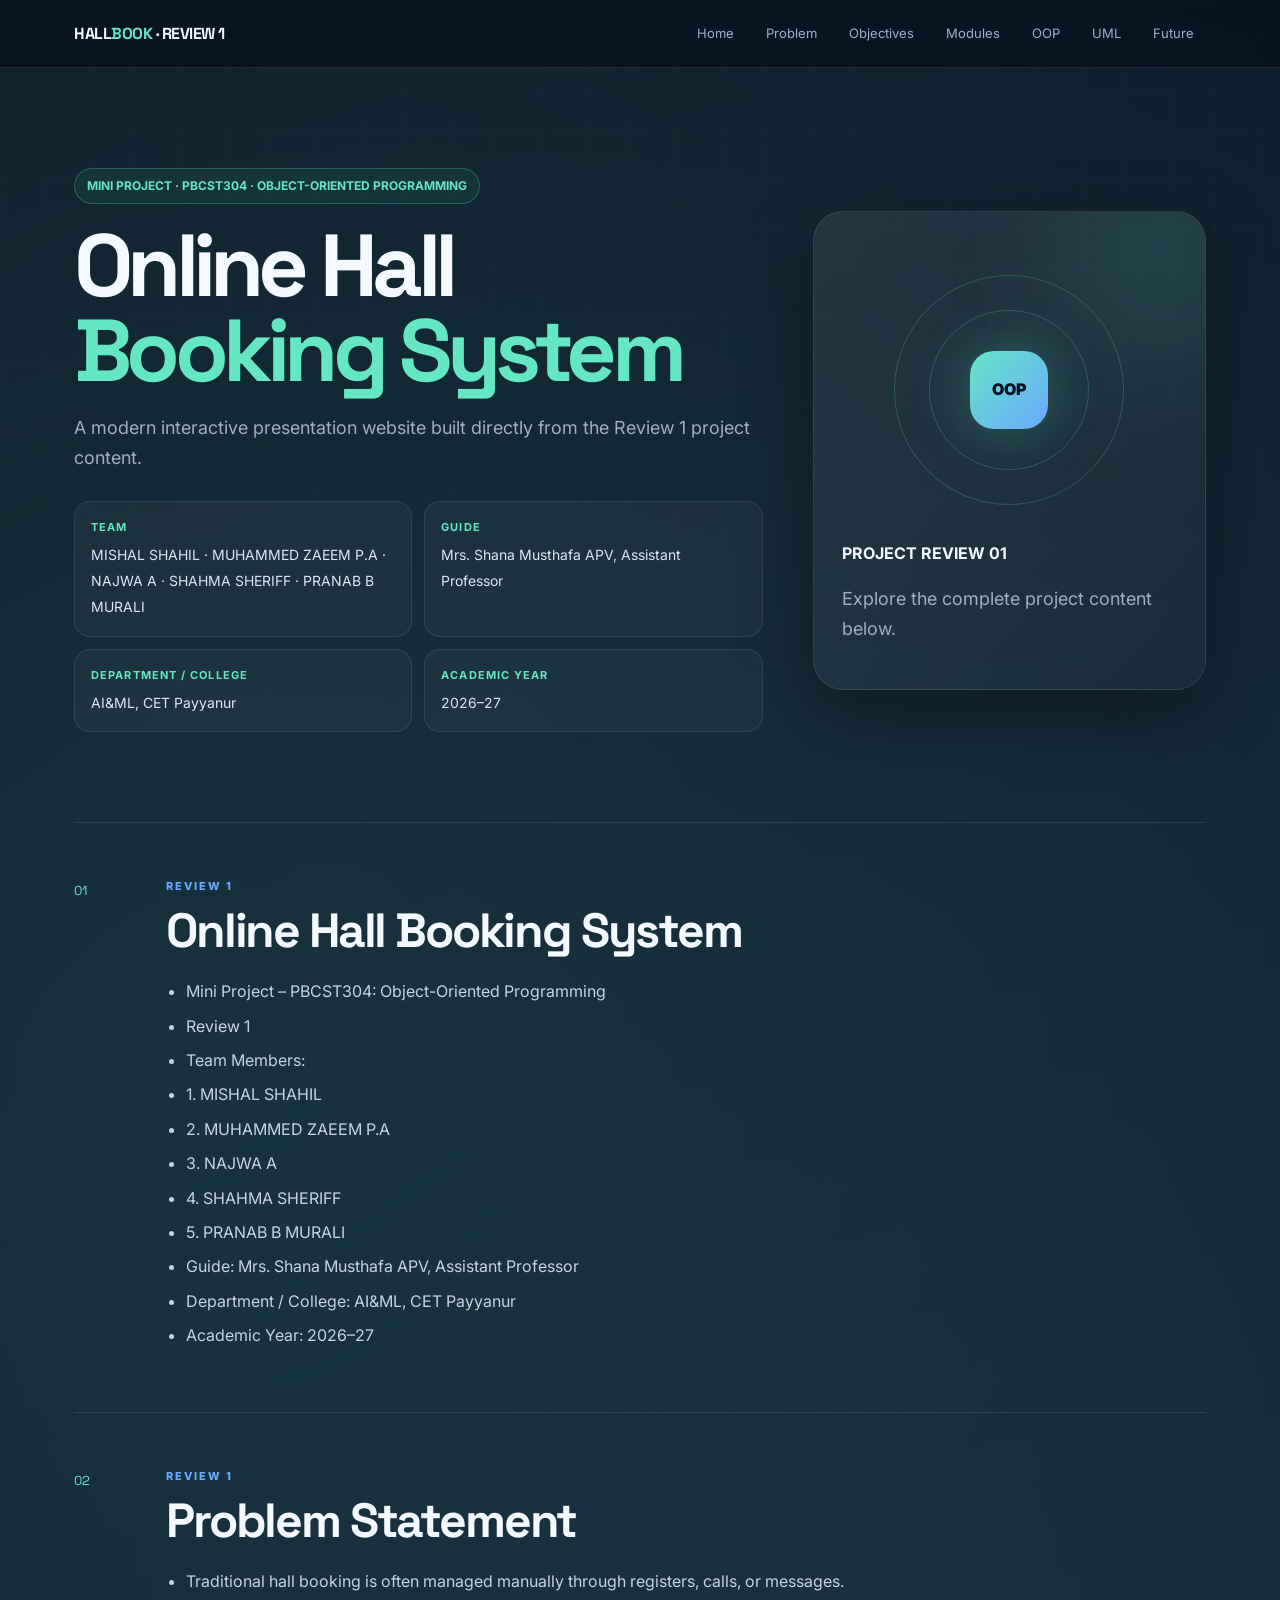
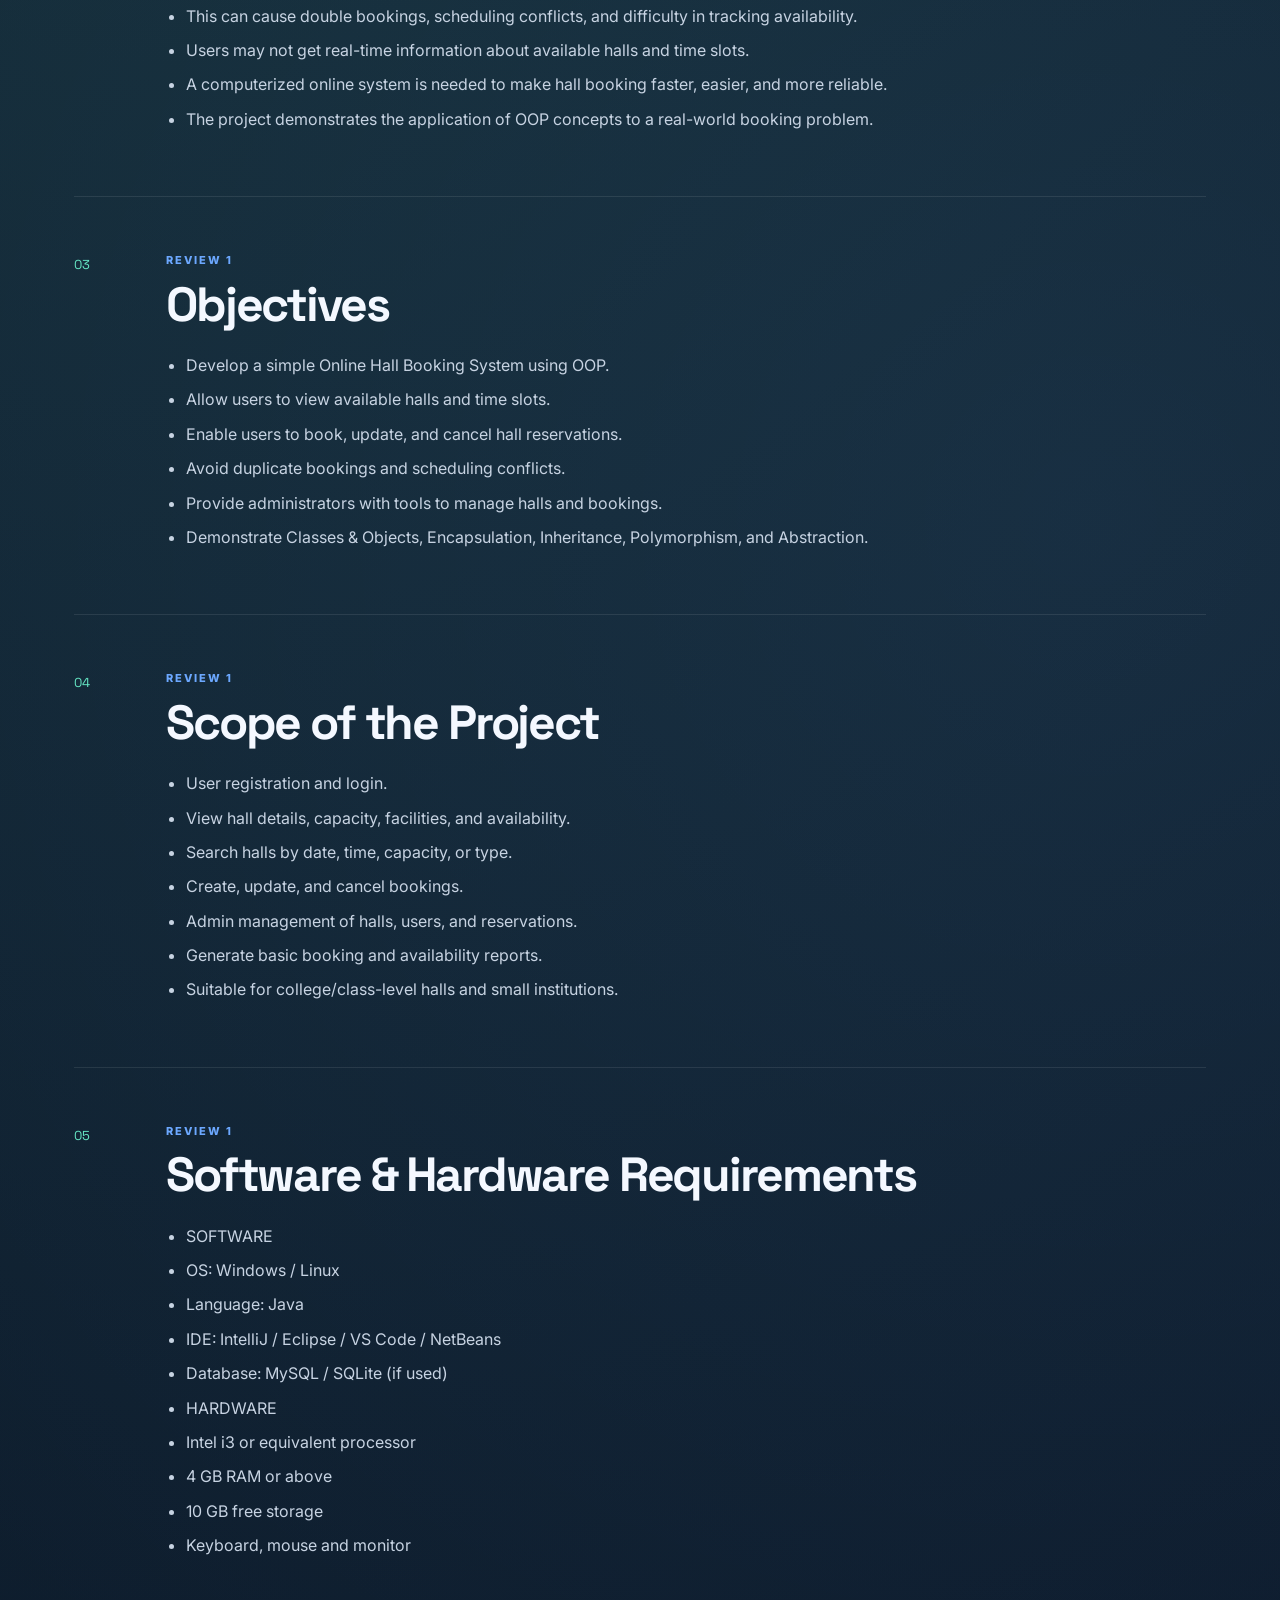
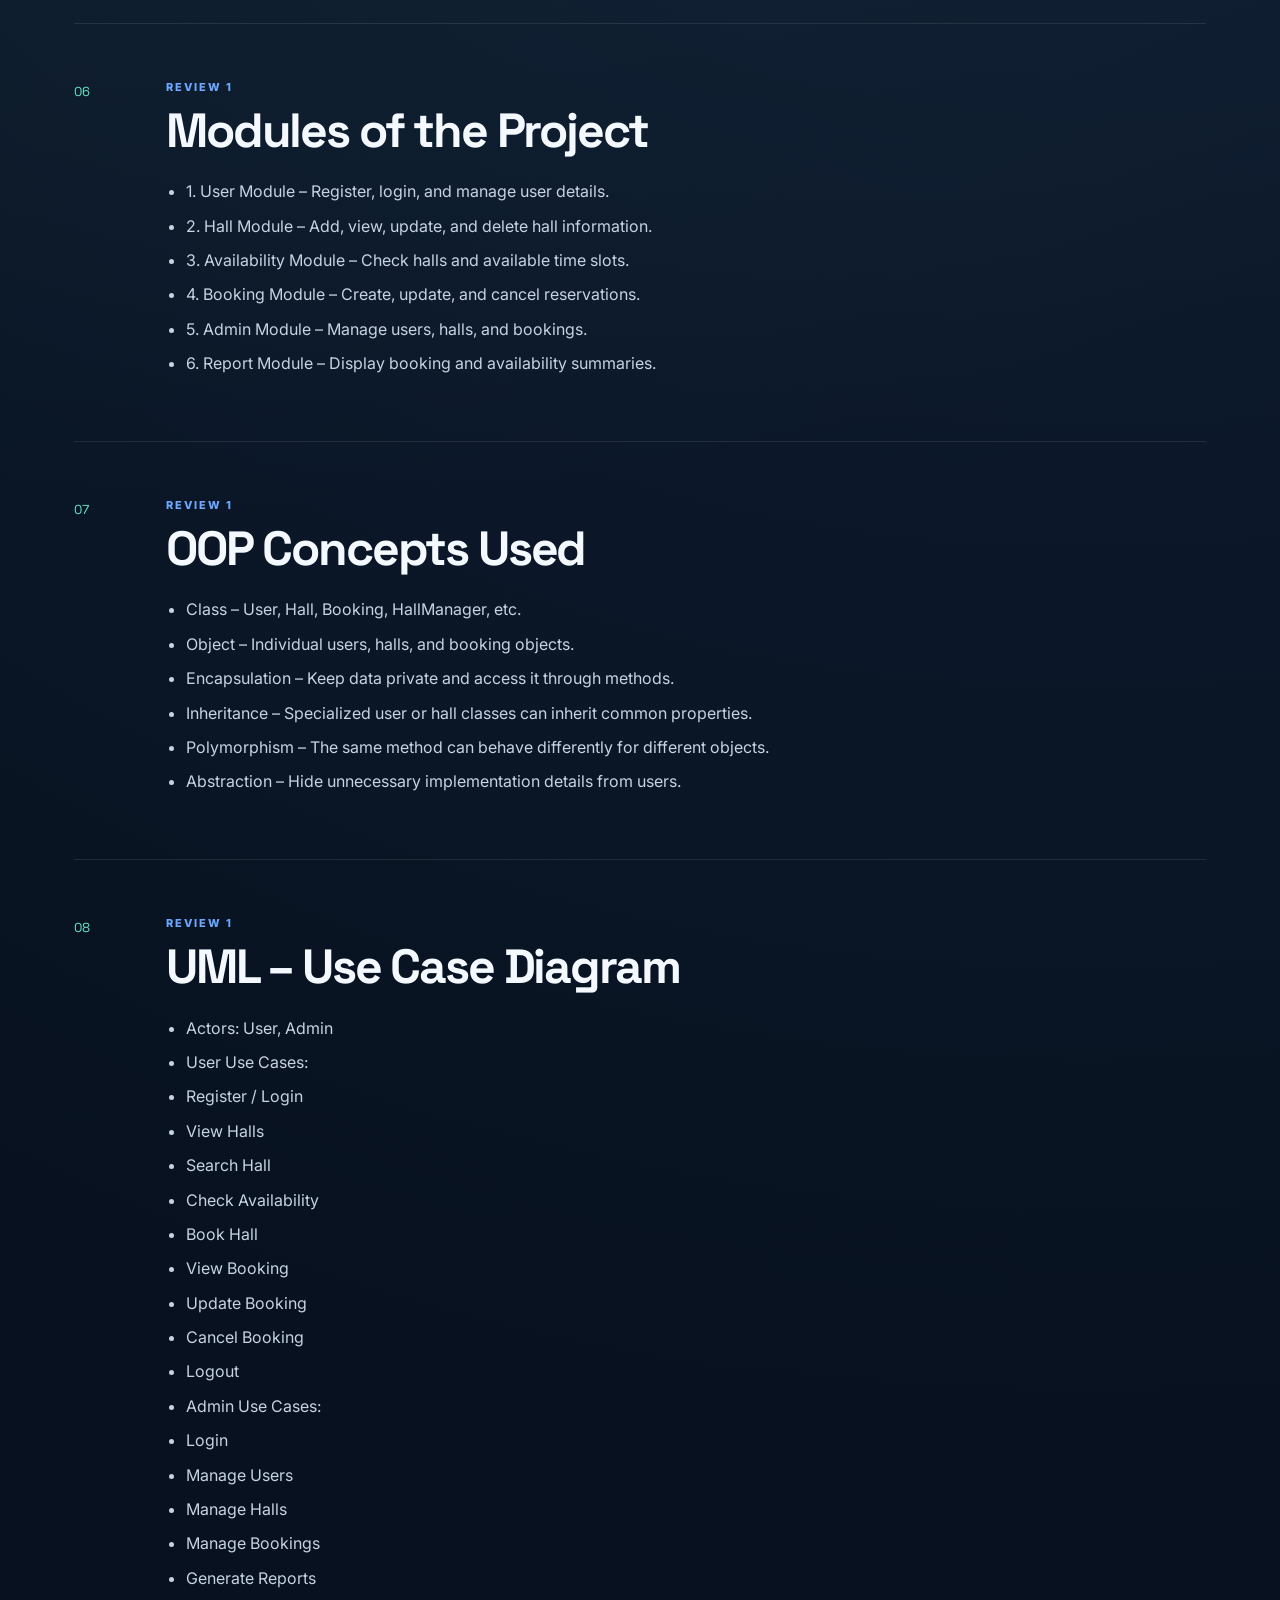
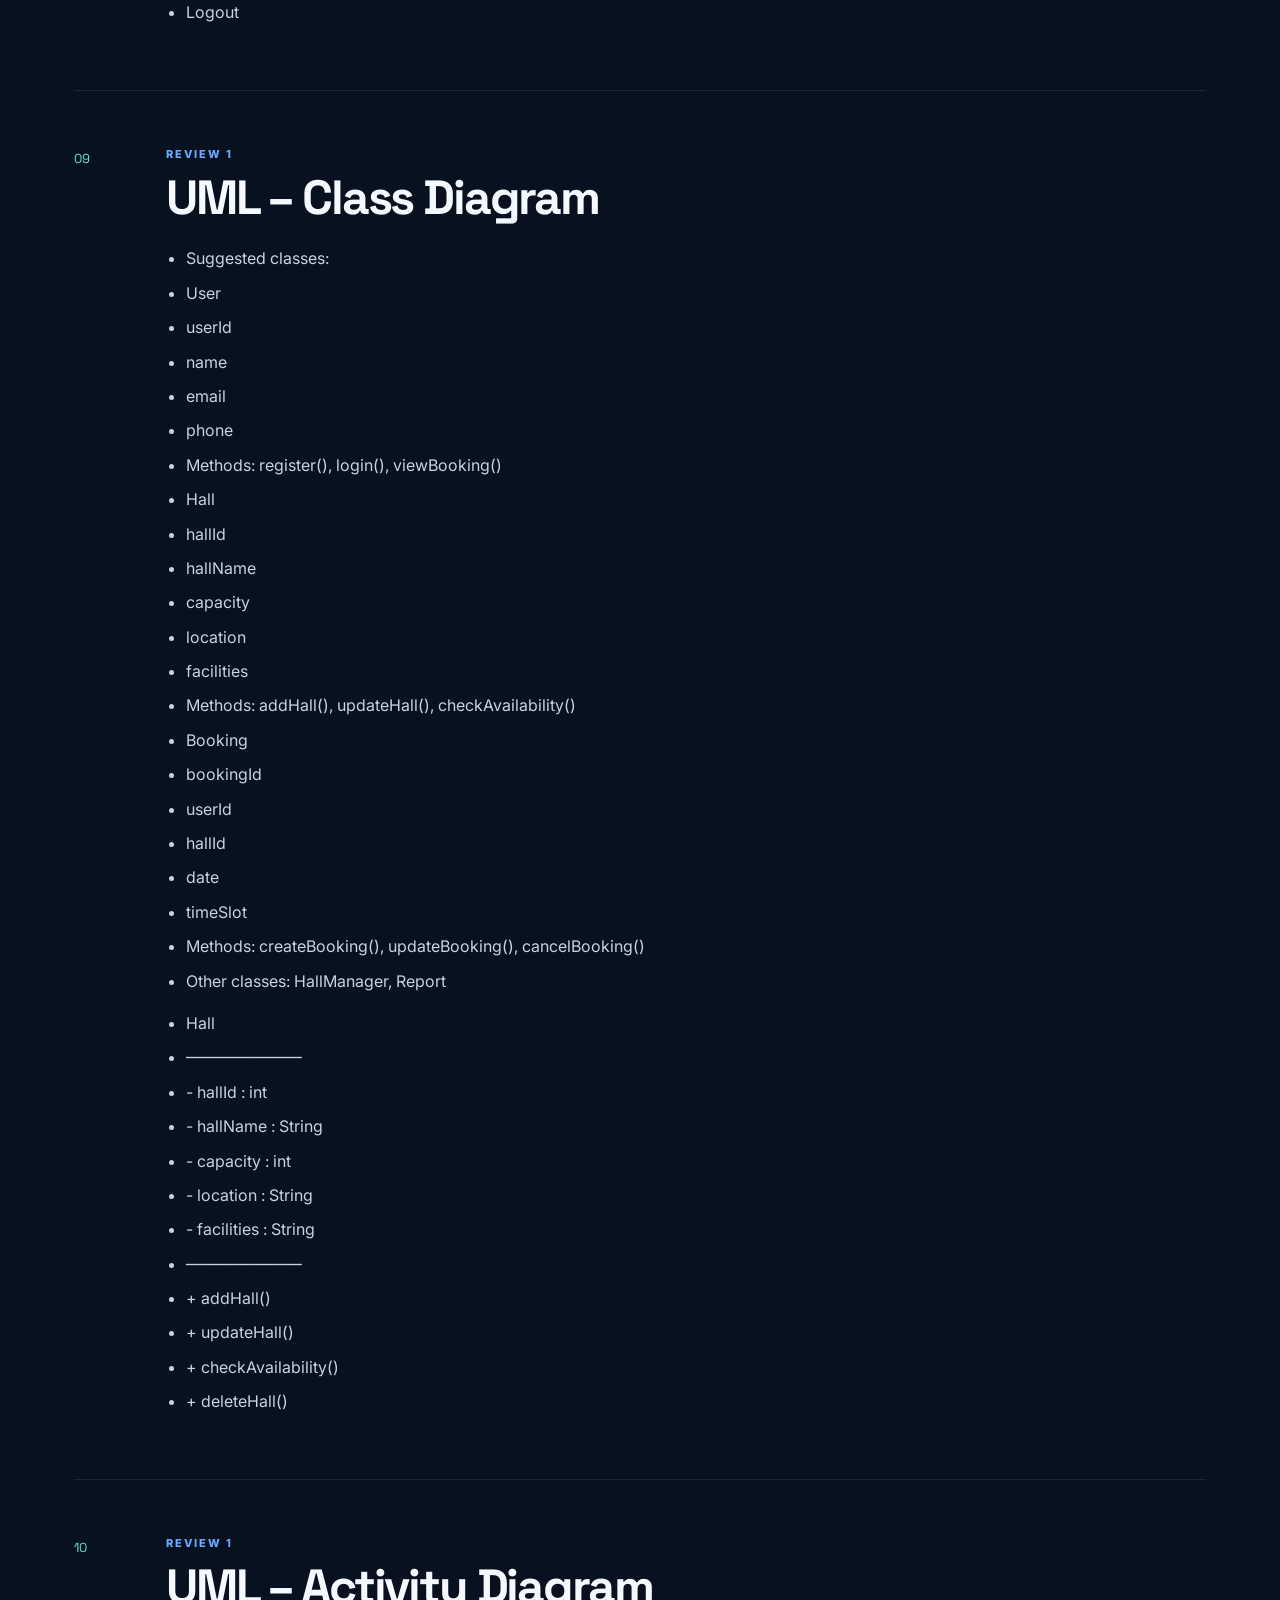
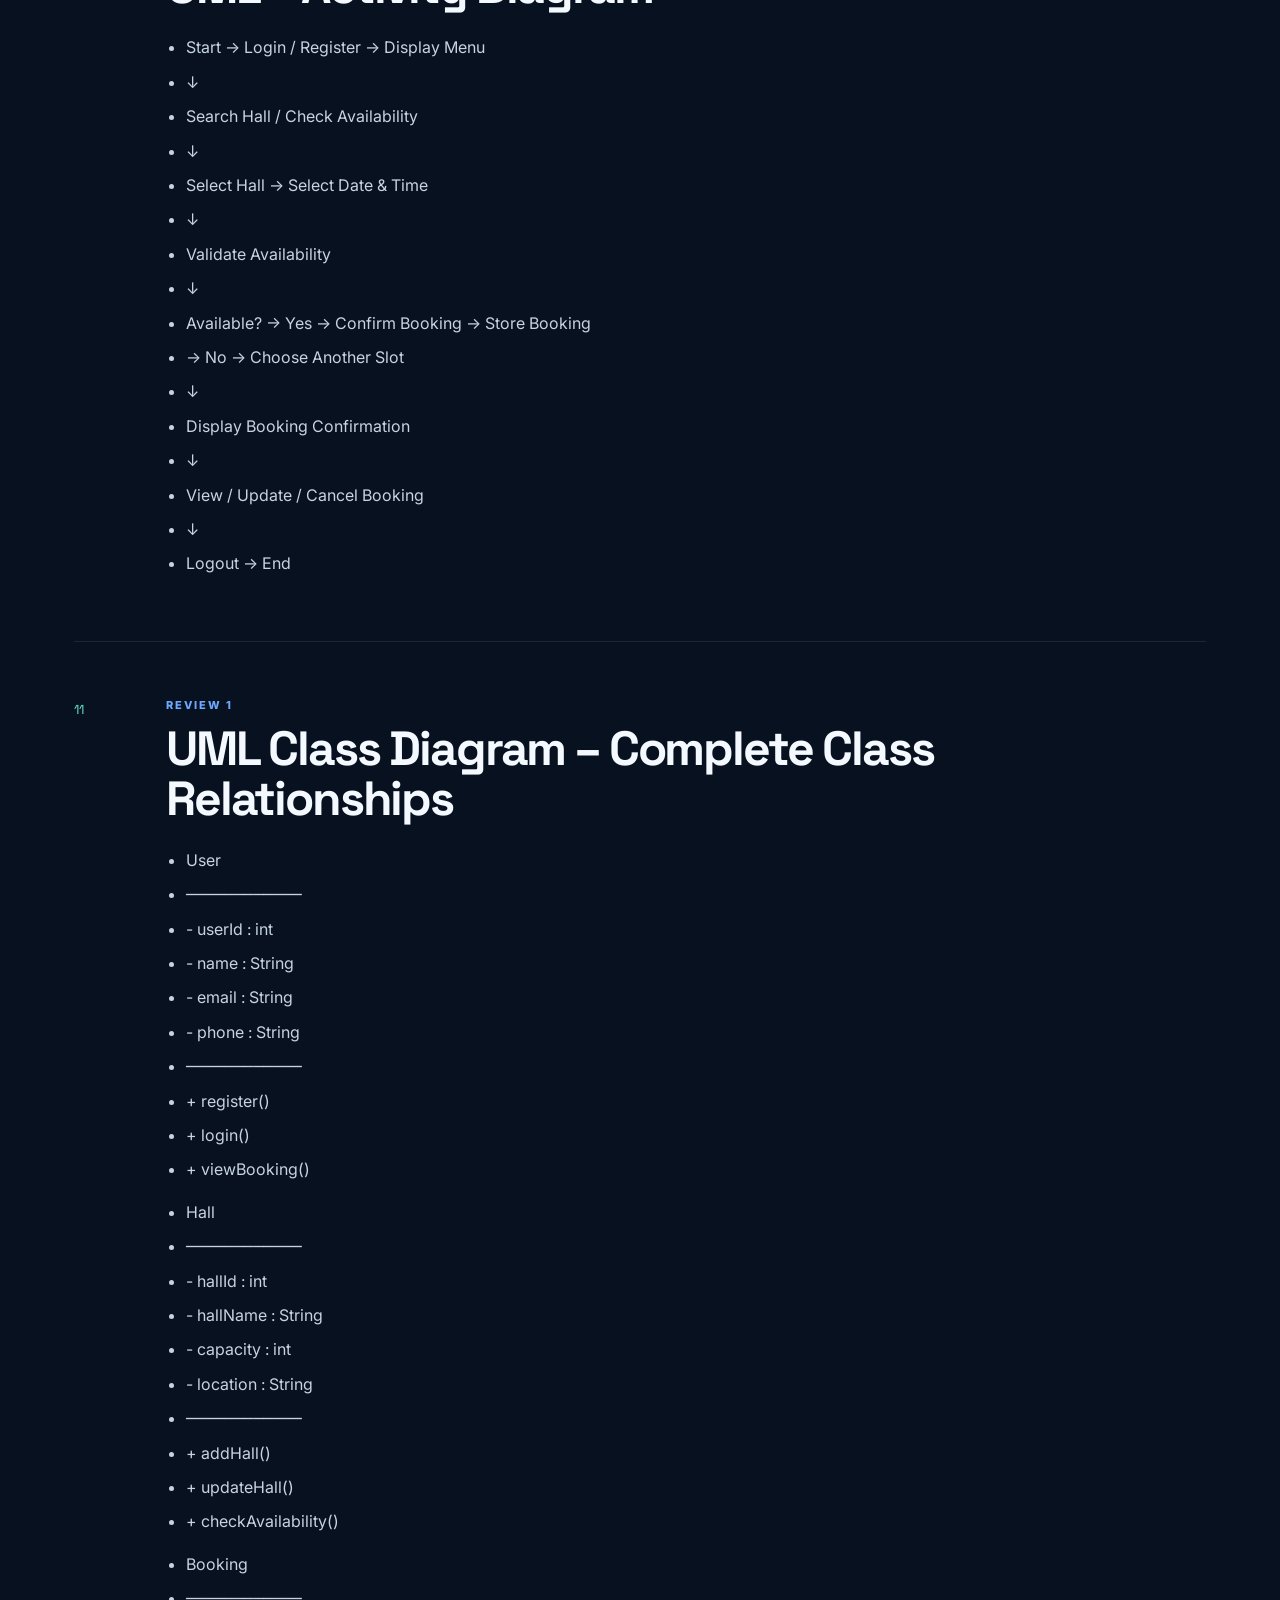
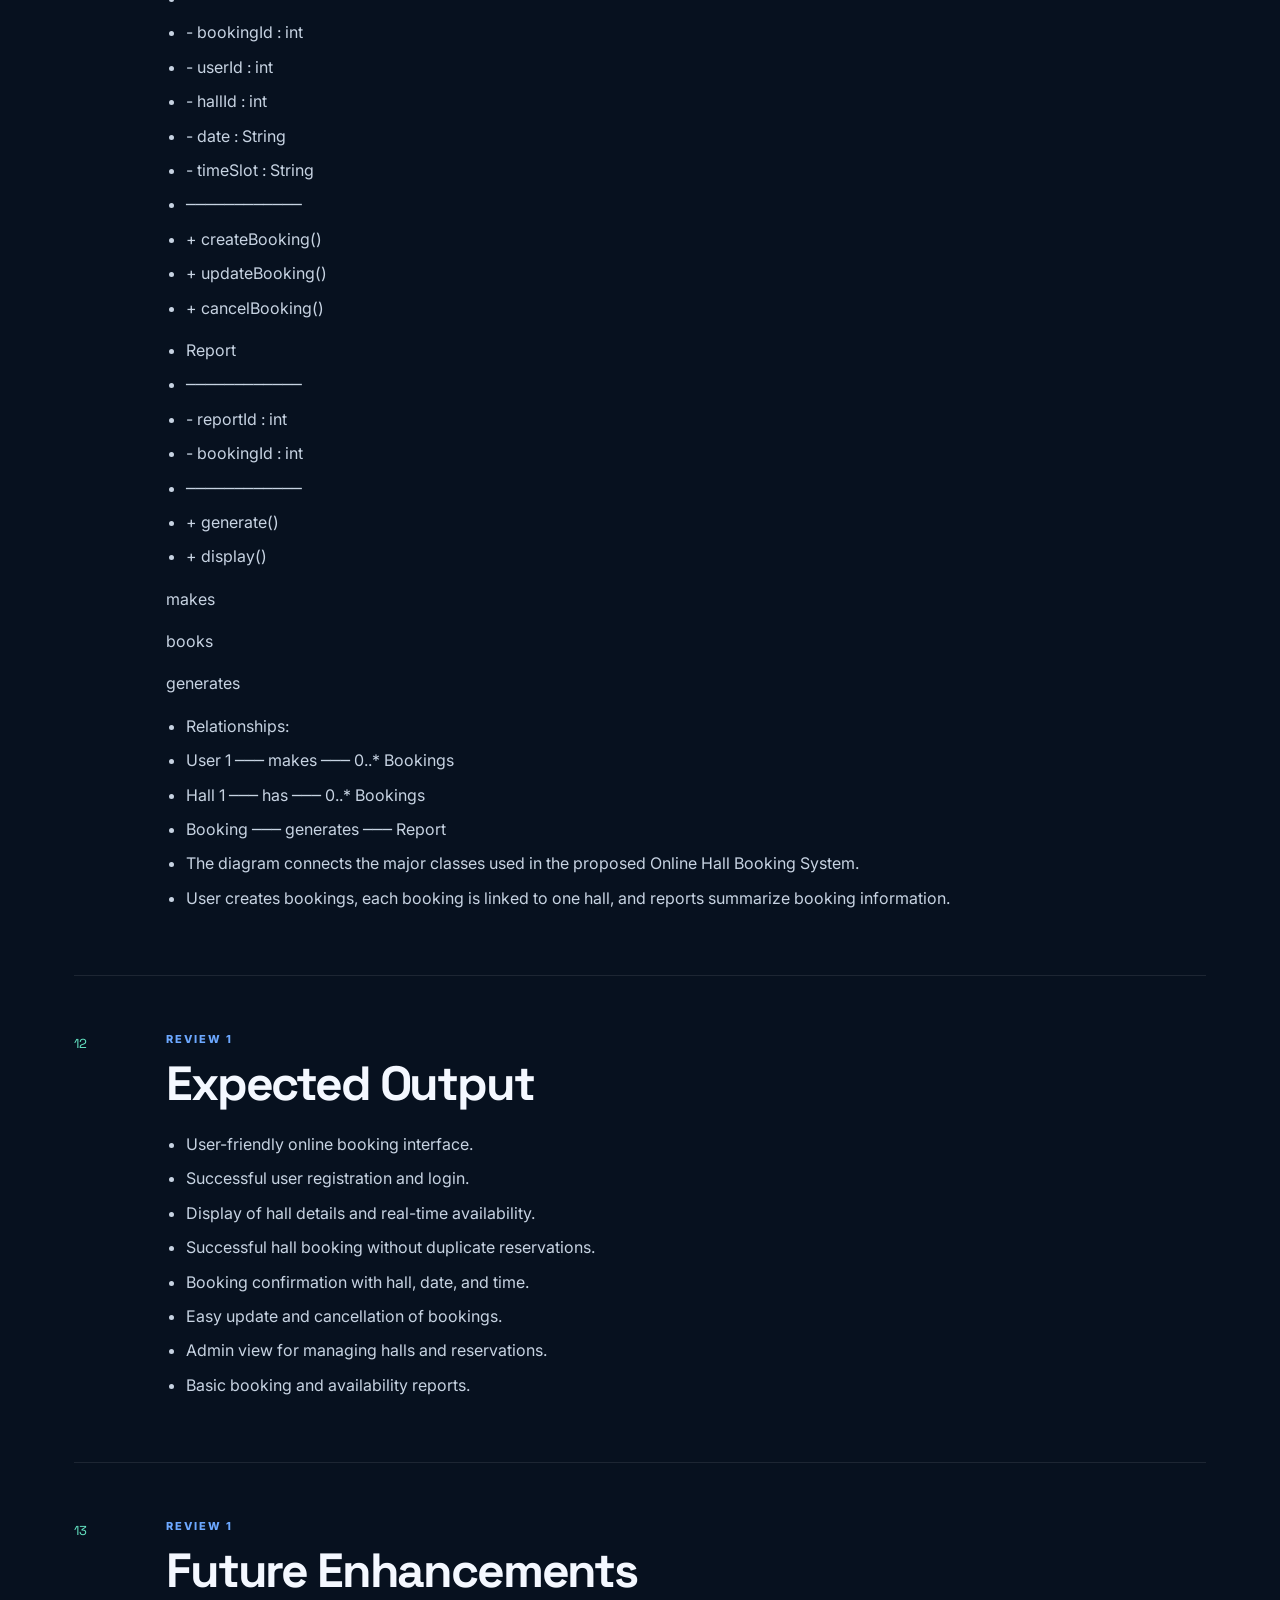
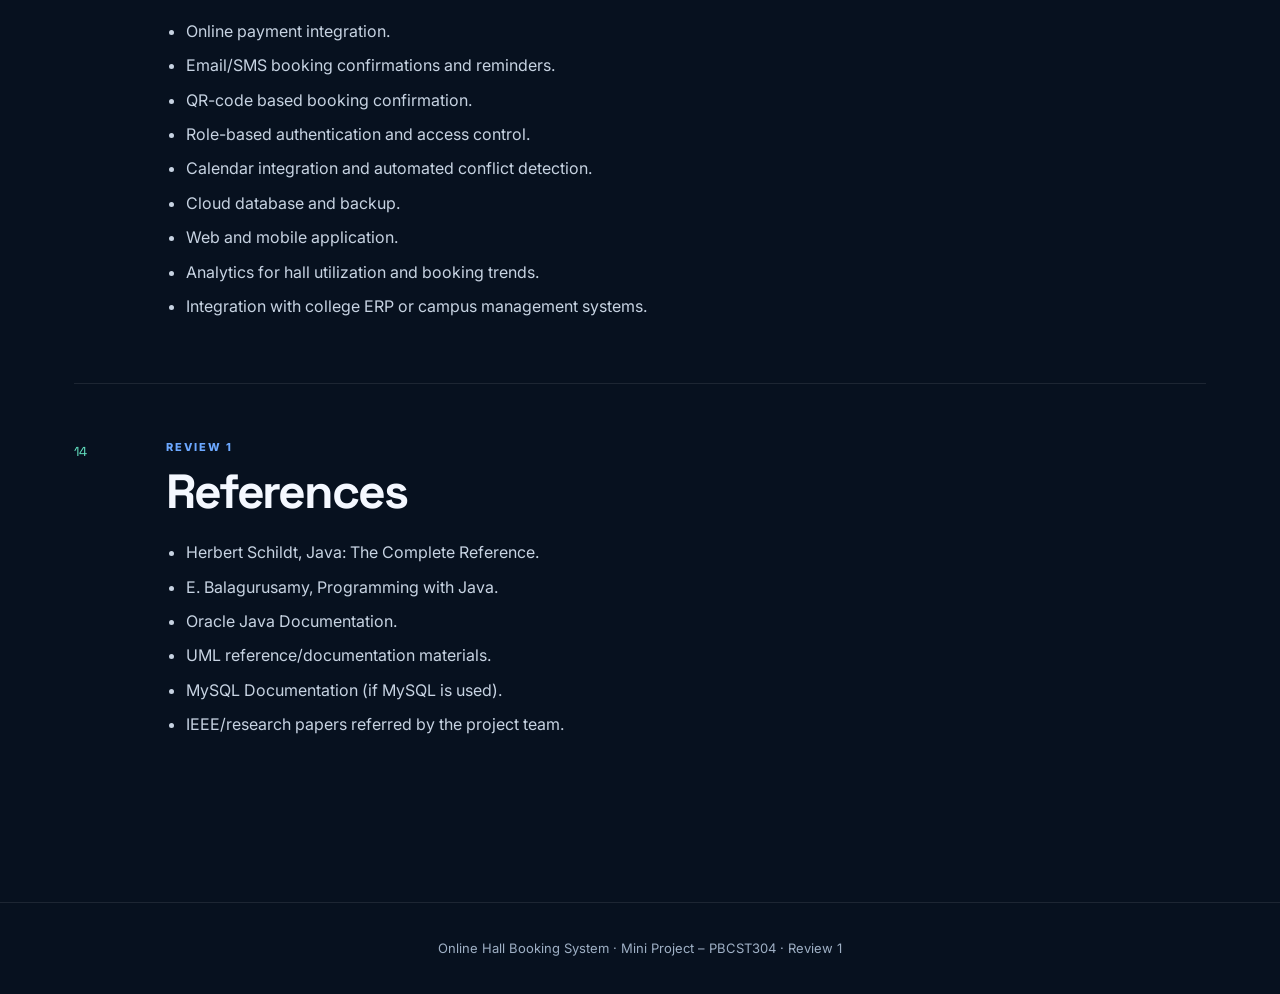
==== index.html @ 19a36f00 "Yes" ====
<!DOCTYPE html>
<html lang="en">
<head>
<meta charset="UTF-8">
<meta name="viewport" content="width=device-width, initial-scale=1.0">
<title>Online Hall Booking System — Review 1</title>
<style>
@import url('https://fonts.googleapis.com/css2?family=Inter:wght@400;500;600;700;800&family=Space+Grotesk:wght@500;600;700&display=swap');
:root {
  --bg:#07111f; --panel:#0c1a2c; --panel2:#10233b; --text:#f4f8ff;
  --muted:#9fb0c5; --line:rgba(255,255,255,.09); --accent:#65e6c4;
  --accent2:#6ca8ff; --shadow:0 25px 70px rgba(0,0,0,.35);
}
*{box-sizing:border-box;scroll-behavior:smooth}
body{margin:0;font-family:Inter,system-ui,sans-serif;background:
radial-gradient(circle at 15% 10%,rgba(101,230,196,.12),transparent 28%),
radial-gradient(circle at 85% 20%,rgba(108,168,255,.12),transparent 30%),var(--bg);
color:var(--text);line-height:1.65}
body:before{content:"";position:fixed;inset:0;pointer-events:none;background-image:linear-gradient(rgba(255,255,255,.018) 1px,transparent 1px),linear-gradient(90deg,rgba(255,255,255,.018) 1px,transparent 1px);background-size:45px 45px;mask-image:linear-gradient(to bottom,#000,transparent 90%)}
header{position:sticky;top:0;z-index:20;background:rgba(7,17,31,.78);backdrop-filter:blur(18px);border-bottom:1px solid var(--line)}
.nav{max-width:1180px;margin:auto;padding:15px 24px;display:flex;align-items:center;justify-content:space-between;gap:20px}
.logo{font-family:"Space Grotesk";font-weight:700;letter-spacing:-.03em}
.logo span{color:var(--accent)}
.navlinks{display:flex;gap:8px;overflow:auto}
.navlinks a{color:var(--muted);text-decoration:none;padding:8px 12px;border-radius:10px;white-space:nowrap;font-size:13px}
.navlinks a:hover{background:rgba(255,255,255,.06);color:var(--text)}
.hero{max-width:1180px;margin:auto;padding:100px 24px 70px;min-height:75vh;display:grid;grid-template-columns:1.4fr .8fr;gap:50px;align-items:center}
.badge{display:inline-flex;gap:8px;align-items:center;border:1px solid rgba(101,230,196,.25);background:rgba(101,230,196,.07);color:var(--accent);padding:7px 12px;border-radius:999px;font-size:12px;font-weight:700}
h1{font-family:"Space Grotesk";font-size:clamp(48px,7vw,88px);line-height:.96;letter-spacing:-.065em;margin:20px 0}
.hero p{font-size:18px;color:var(--muted);max-width:720px}
.meta{display:grid;grid-template-columns:1fr 1fr;gap:12px;margin-top:28px}
.meta div{padding:16px;border:1px solid var(--line);background:rgba(255,255,255,.035);border-radius:16px}
.meta b{display:block;font-size:11px;color:var(--accent);letter-spacing:.1em;margin-bottom:5px}
.meta span{font-size:14px;color:#dce7f5}
.hero-card{position:relative;padding:28px;border:1px solid var(--line);background:linear-gradient(145deg,rgba(255,255,255,.08),rgba(255,255,255,.025));border-radius:30px;box-shadow:var(--shadow);overflow:hidden}
.hero-card:after{content:"";position:absolute;width:180px;height:180px;border-radius:50%;background:var(--accent);filter:blur(75px);opacity:.18;right:-50px;top:-50px}
.orbit{height:300px;display:grid;place-items:center;position:relative}
.orbit .ring{position:absolute;border:1px solid rgba(101,230,196,.22);border-radius:50%;width:230px;height:230px;animation:spin 18s linear infinite}
.orbit .ring:nth-child(2){width:160px;height:160px;animation-duration:12s;animation-direction:reverse}
.orbit .core{width:78px;height:78px;border-radius:24px;background:linear-gradient(135deg,var(--accent),var(--accent2));display:grid;place-items:center;color:#07111f;font-weight:900;box-shadow:0 0 55px rgba(101,230,196,.3)}
@keyframes spin{to{transform:rotate(360deg)}}
main{max-width:1180px;margin:auto;padding:20px 24px 100px}
.content-card{display:grid;grid-template-columns:70px 1fr;gap:22px;padding:48px 0;border-top:1px solid var(--line)}
.card-number{font-family:"Space Grotesk";font-size:13px;color:var(--accent);padding-top:9px}
.card-content{max-width:900px}
.eyebrow{font-size:11px;font-weight:800;letter-spacing:.18em;color:var(--accent2)}
h2{font-family:"Space Grotesk";font-size:clamp(30px,4vw,48px);line-height:1.05;letter-spacing:-.045em;margin:8px 0 22px}
p{color:#c7d3e2}
ul{padding-left:20px;color:#c7d3e2}
li{margin:8px 0}
pre{white-space:pre-wrap;overflow:auto;padding:20px;background:#06101d;border:1px solid var(--line);border-radius:16px;color:#b9f8e9;font-family:ui-monospace,monospace;font-size:13px}
footer{border-top:1px solid var(--line);padding:35px 24px;text-align:center;color:var(--muted);font-size:13px}
.reveal{opacity:0;transform:translateY(24px);transition:.7s ease}
.reveal.visible{opacity:1;transform:none}
.progress{position:fixed;left:0;top:0;height:3px;width:0;background:linear-gradient(90deg,var(--accent),var(--accent2));z-index:50}
@media(max-width:800px){.hero{grid-template-columns:1fr;padding-top:65px}.hero-card{display:none}.content-card{grid-template-columns:40px 1fr;gap:10px}.navlinks{display:none}}
</style>
</head>
<body>
<div class="progress" id="progress"></div>
<header><nav class="nav">
<div class="logo">HALL<span>BOOK</span> · REVIEW 1</div>
<div class="navlinks">
<a href="#top">Home</a><a href="#slide-2">Problem</a><a href="#slide-3">Objectives</a><a href="#slide-6">Modules</a><a href="#slide-7">OOP</a><a href="#slide-8">UML</a><a href="#slide-13">Future</a>
</div>
</nav></header>
<section class="hero" id="top">
<div>
<div class="badge">MINI PROJECT · PBCST304 · OBJECT-ORIENTED PROGRAMMING</div>
<h1>Online Hall<br><span style="color:var(--accent)">Booking System</span></h1>
<p>A modern interactive presentation website built directly from the Review 1 project content.</p>
<div class="meta">
<div><b>TEAM</b><span>MISHAL SHAHIL · MUHAMMED ZAEEM P.A · NAJWA A · SHAHMA SHERIFF · PRANAB B MURALI</span></div>
<div><b>GUIDE</b><span>Mrs. Shana Musthafa APV, Assistant Professor</span></div>
<div><b>DEPARTMENT / COLLEGE</b><span>AI&ML, CET Payyanur</span></div>
<div><b>ACADEMIC YEAR</b><span>2026–27</span></div>
</div>
</div>
<div class="hero-card"><div class="orbit"><div class="ring"></div><div class="ring"></div><div class="core">OOP</div></div><b>PROJECT REVIEW 01</b><p>Explore the complete project content below.</p></div>
</section>
<main>

      <article class="content-card reveal" id="slide-1">
        <div class="card-number">01</div>
        <div class="card-content">
          <span class="eyebrow">REVIEW 1</span>
          <h2>Online Hall Booking System</h2>
          <ul><li>Mini Project – PBCST304: Object-Oriented Programming</li><li>Review 1</li><li>Team Members:</li><li>1. MISHAL SHAHIL</li><li>2. MUHAMMED ZAEEM P.A</li><li>3. NAJWA A</li><li>4. SHAHMA SHERIFF</li><li>5. PRANAB B MURALI</li><li>Guide: Mrs. Shana Musthafa APV, Assistant Professor</li><li>Department / College: AI&amp;ML, CET Payyanur</li><li>Academic Year: 2026–27</li></ul>
        </div>
      </article>
    
      <article class="content-card reveal" id="slide-2">
        <div class="card-number">02</div>
        <div class="card-content">
          <span class="eyebrow">REVIEW 1</span>
          <h2>Problem Statement</h2>
          <ul><li>Traditional hall booking is often managed manually through registers, calls, or messages.</li><li>This can cause double bookings, scheduling conflicts, and difficulty in tracking availability.</li><li>Users may not get real-time information about available halls and time slots.</li><li>A computerized online system is needed to make hall booking faster, easier, and more reliable.</li><li>The project demonstrates the application of OOP concepts to a real-world booking problem.</li></ul>
        </div>
      </article>
    
      <article class="content-card reveal" id="slide-3">
        <div class="card-number">03</div>
        <div class="card-content">
          <span class="eyebrow">REVIEW 1</span>
          <h2>Objectives</h2>
          <ul><li>Develop a simple Online Hall Booking System using OOP.</li><li>Allow users to view available halls and time slots.</li><li>Enable users to book, update, and cancel hall reservations.</li><li>Avoid duplicate bookings and scheduling conflicts.</li><li>Provide administrators with tools to manage halls and bookings.</li><li>Demonstrate Classes &amp; Objects, Encapsulation, Inheritance, Polymorphism, and Abstraction.</li></ul>
        </div>
      </article>
    
      <article class="content-card reveal" id="slide-4">
        <div class="card-number">04</div>
        <div class="card-content">
          <span class="eyebrow">REVIEW 1</span>
          <h2>Scope of the Project</h2>
          <ul><li>User registration and login.</li><li>View hall details, capacity, facilities, and availability.</li><li>Search halls by date, time, capacity, or type.</li><li>Create, update, and cancel bookings.</li><li>Admin management of halls, users, and reservations.</li><li>Generate basic booking and availability reports.</li><li>Suitable for college/class-level halls and small institutions.</li></ul>
        </div>
      </article>
    
      <article class="content-card reveal" id="slide-5">
        <div class="card-number">05</div>
        <div class="card-content">
          <span class="eyebrow">REVIEW 1</span>
          <h2>Software &amp; Hardware Requirements</h2>
          <ul><li>SOFTWARE</li><li>OS: Windows / Linux</li><li>Language: Java</li><li>IDE: IntelliJ / Eclipse / VS Code / NetBeans</li><li>Database: MySQL / SQLite (if used)</li><li>HARDWARE</li><li>Intel i3 or equivalent processor</li><li>4 GB RAM or above</li><li>10 GB free storage</li><li>Keyboard, mouse and monitor</li></ul>
        </div>
      </article>
    
      <article class="content-card reveal" id="slide-6">
        <div class="card-number">06</div>
        <div class="card-content">
          <span class="eyebrow">REVIEW 1</span>
          <h2>Modules of the Project</h2>
          <ul><li>1. User Module – Register, login, and manage user details.</li><li>2. Hall Module – Add, view, update, and delete hall information.</li><li>3. Availability Module – Check halls and available time slots.</li><li>4. Booking Module – Create, update, and cancel reservations.</li><li>5. Admin Module – Manage users, halls, and bookings.</li><li>6. Report Module – Display booking and availability summaries.</li></ul>
        </div>
      </article>
    
      <article class="content-card reveal" id="slide-7">
        <div class="card-number">07</div>
        <div class="card-content">
          <span class="eyebrow">REVIEW 1</span>
          <h2>OOP Concepts Used</h2>
          <ul><li>Class – User, Hall, Booking, HallManager, etc.</li><li>Object – Individual users, halls, and booking objects.</li><li>Encapsulation – Keep data private and access it through methods.</li><li>Inheritance – Specialized user or hall classes can inherit common properties.</li><li>Polymorphism – The same method can behave differently for different objects.</li><li>Abstraction – Hide unnecessary implementation details from users.</li></ul>
        </div>
      </article>
    
      <article class="content-card reveal" id="slide-8">
        <div class="card-number">08</div>
        <div class="card-content">
          <span class="eyebrow">REVIEW 1</span>
          <h2>UML – Use Case Diagram</h2>
          <ul><li>Actors: User, Admin</li><li>User Use Cases:</li><li>Register / Login</li><li>View Halls</li><li>Search Hall</li><li>Check Availability</li><li>Book Hall</li><li>View Booking</li><li>Update Booking</li><li>Cancel Booking</li><li>Logout</li><li>Admin Use Cases:</li><li>Login</li><li>Manage Users</li><li>Manage Halls</li><li>Manage Bookings</li><li>Generate Reports</li><li>Logout</li></ul>
        </div>
      </article>
    
      <article class="content-card reveal" id="slide-9">
        <div class="card-number">09</div>
        <div class="card-content">
          <span class="eyebrow">REVIEW 1</span>
          <h2>UML – Class Diagram</h2>
          <ul><li>Suggested classes:</li><li>User</li><li>userId</li><li>name</li><li>email</li><li>phone</li><li>Methods: register(), login(), viewBooking()</li><li>Hall</li><li>hallId</li><li>hallName</li><li>capacity</li><li>location</li><li>facilities</li><li>Methods: addHall(), updateHall(), checkAvailability()</li><li>Booking</li><li>bookingId</li><li>userId</li><li>hallId</li><li>date</li><li>timeSlot</li><li>Methods: createBooking(), updateBooking(), cancelBooking()</li><li>Other classes: HallManager, Report</li></ul><ul><li>Hall</li><li>────────────</li><li>- hallId : int</li><li>- hallName : String</li><li>- capacity : int</li><li>- location : String</li><li>- facilities : String</li><li>────────────</li><li>+ addHall()</li><li>+ updateHall()</li><li>+ checkAvailability()</li><li>+ deleteHall()</li></ul>
        </div>
      </article>
    
      <article class="content-card reveal" id="slide-10">
        <div class="card-number">10</div>
        <div class="card-content">
          <span class="eyebrow">REVIEW 1</span>
          <h2>UML – Activity Diagram</h2>
          <ul><li>Start → Login / Register → Display Menu</li><li>↓</li><li>Search Hall / Check Availability</li><li>↓</li><li>Select Hall → Select Date &amp; Time</li><li>↓</li><li>Validate Availability</li><li>↓</li><li>Available? → Yes → Confirm Booking → Store Booking</li><li>→ No  → Choose Another Slot</li><li>↓</li><li>Display Booking Confirmation</li><li>↓</li><li>View / Update / Cancel Booking</li><li>↓</li><li>Logout → End</li></ul>
        </div>
      </article>
    
      <article class="content-card reveal" id="slide-11">
        <div class="card-number">11</div>
        <div class="card-content">
          <span class="eyebrow">REVIEW 1</span>
          <h2>UML Class Diagram – Complete Class Relationships</h2>
          <ul><li>User</li><li>────────────</li><li>- userId : int</li><li>- name : String</li><li>- email : String</li><li>- phone : String</li><li>────────────</li><li>+ register()</li><li>+ login()</li><li>+ viewBooking()</li></ul><ul><li>Hall</li><li>────────────</li><li>- hallId : int</li><li>- hallName : String</li><li>- capacity : int</li><li>- location : String</li><li>────────────</li><li>+ addHall()</li><li>+ updateHall()</li><li>+ checkAvailability()</li></ul><ul><li>Booking</li><li>────────────</li><li>- bookingId : int</li><li>- userId : int</li><li>- hallId : int</li><li>- date : String</li><li>- timeSlot : String</li><li>────────────</li><li>+ createBooking()</li><li>+ updateBooking()</li><li>+ cancelBooking()</li></ul><ul><li>Report</li><li>────────────</li><li>- reportId : int</li><li>- bookingId : int</li><li>────────────</li><li>+ generate()</li><li>+ display()</li></ul><p>makes</p><p>books</p><p>generates</p><ul><li>Relationships:</li><li>User 1 ─── makes ─── 0..* Bookings</li><li>Hall 1 ─── has ─── 0..* Bookings</li><li>Booking ─── generates ─── Report</li><li>The diagram connects the major classes used in the proposed Online Hall Booking System.</li><li>User creates bookings, each booking is linked to one hall, and reports summarize booking information.</li></ul>
        </div>
      </article>
    
      <article class="content-card reveal" id="slide-12">
        <div class="card-number">12</div>
        <div class="card-content">
          <span class="eyebrow">REVIEW 1</span>
          <h2>Expected Output</h2>
          <ul><li>User-friendly online booking interface.</li><li>Successful user registration and login.</li><li>Display of hall details and real-time availability.</li><li>Successful hall booking without duplicate reservations.</li><li>Booking confirmation with hall, date, and time.</li><li>Easy update and cancellation of bookings.</li><li>Admin view for managing halls and reservations.</li><li>Basic booking and availability reports.</li></ul>
        </div>
      </article>
    
      <article class="content-card reveal" id="slide-13">
        <div class="card-number">13</div>
        <div class="card-content">
          <span class="eyebrow">REVIEW 1</span>
          <h2>Future Enhancements</h2>
          <ul><li>Online payment integration.</li><li>Email/SMS booking confirmations and reminders.</li><li>QR-code based booking confirmation.</li><li>Role-based authentication and access control.</li><li>Calendar integration and automated conflict detection.</li><li>Cloud database and backup.</li><li>Web and mobile application.</li><li>Analytics for hall utilization and booking trends.</li><li>Integration with college ERP or campus management systems.</li></ul>
        </div>
      </article>
    
      <article class="content-card reveal" id="slide-14">
        <div class="card-number">14</div>
        <div class="card-content">
          <span class="eyebrow">REVIEW 1</span>
          <h2>References</h2>
          <ul><li>Herbert Schildt, Java: The Complete Reference.</li><li>E. Balagurusamy, Programming with Java.</li><li>Oracle Java Documentation.</li><li>UML reference/documentation materials.</li><li>MySQL Documentation (if MySQL is used).</li><li>IEEE/research papers referred by the project team.</li></ul>
        </div>
      </article>
    
</main>
<footer>Online Hall Booking System · Mini Project – PBCST304 · Review 1</footer>
<script>
const progress=document.getElementById('progress');
addEventListener('scroll',()=>{
 const h=document.documentElement.scrollHeight-innerHeight;
 progress.style.width=(scrollY/h*100)+'%';
});
const obs=new IntersectionObserver(entries=>entries.forEach(e=>e.isIntersecting&&e.target.classList.add('visible')),{threshold:.08});
document.querySelectorAll('.reveal').forEach(el=>obs.observe(el));
</script>
</body>
</html>
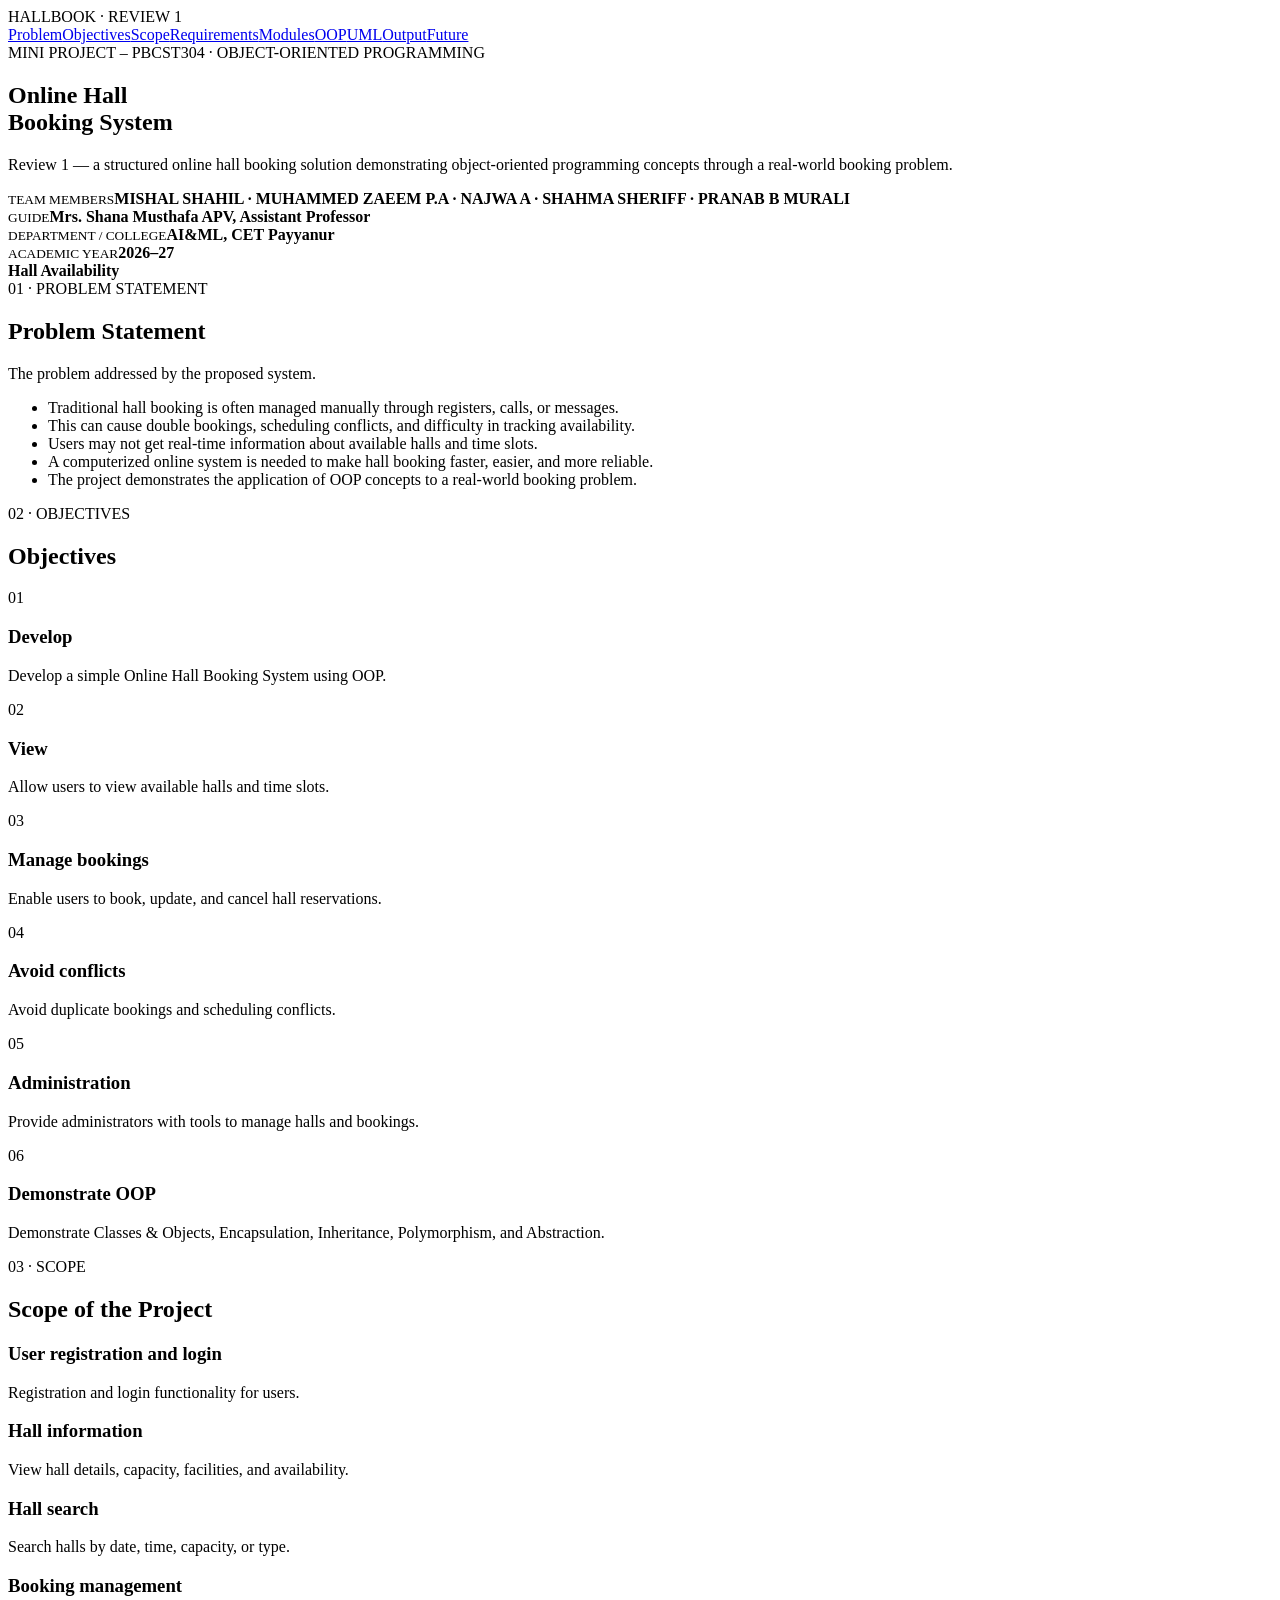
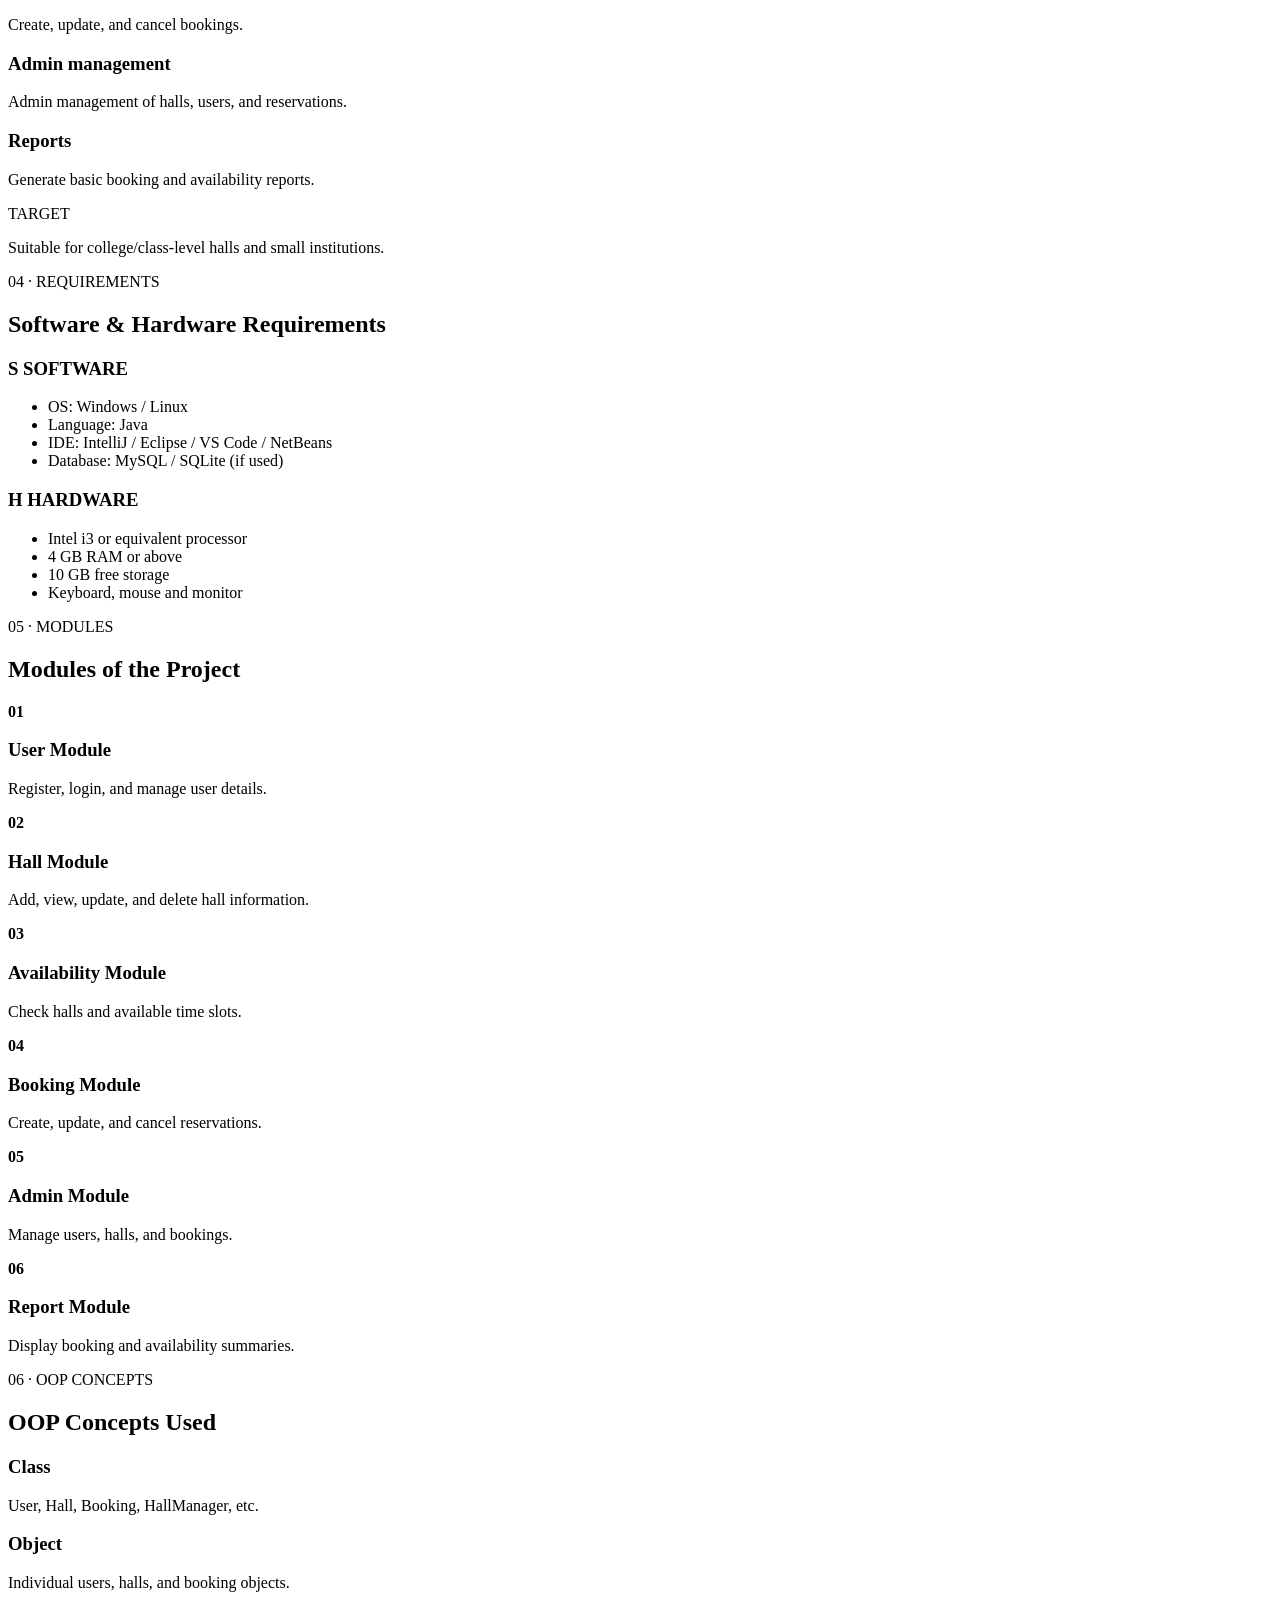
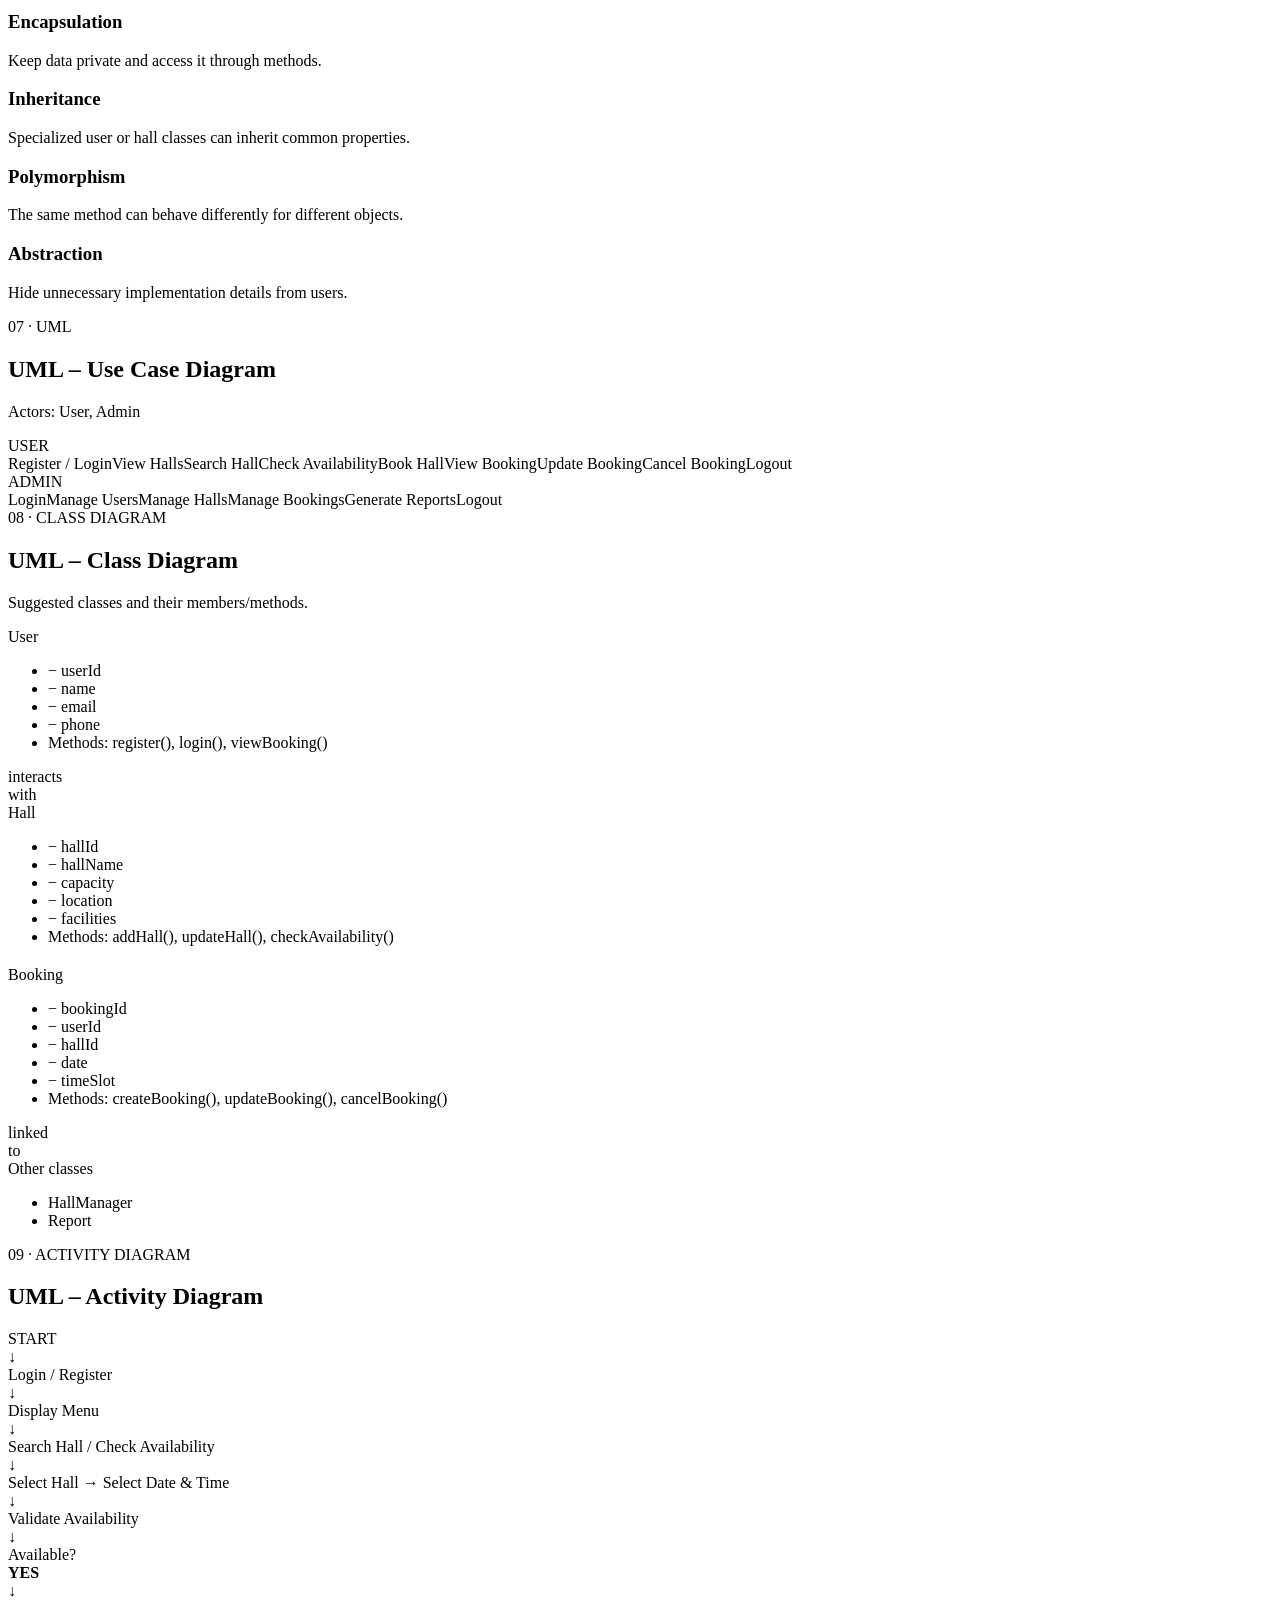
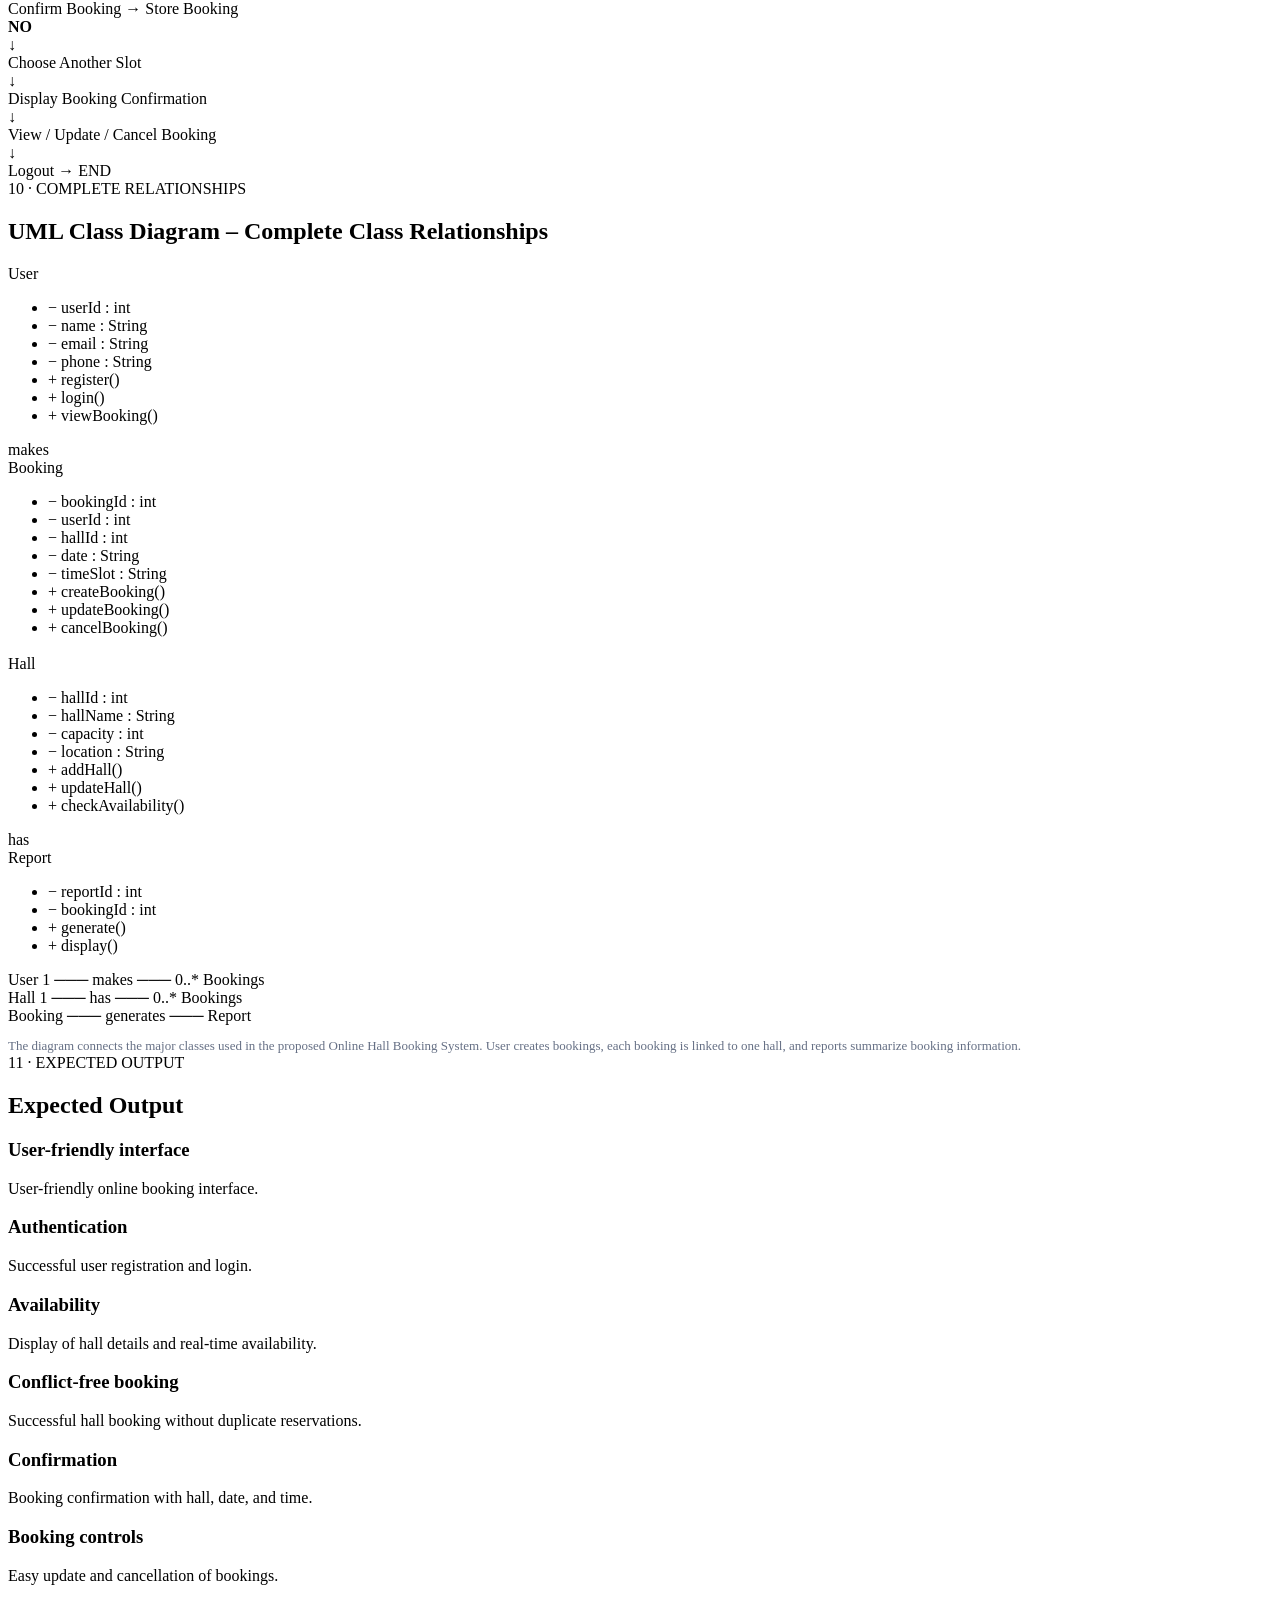
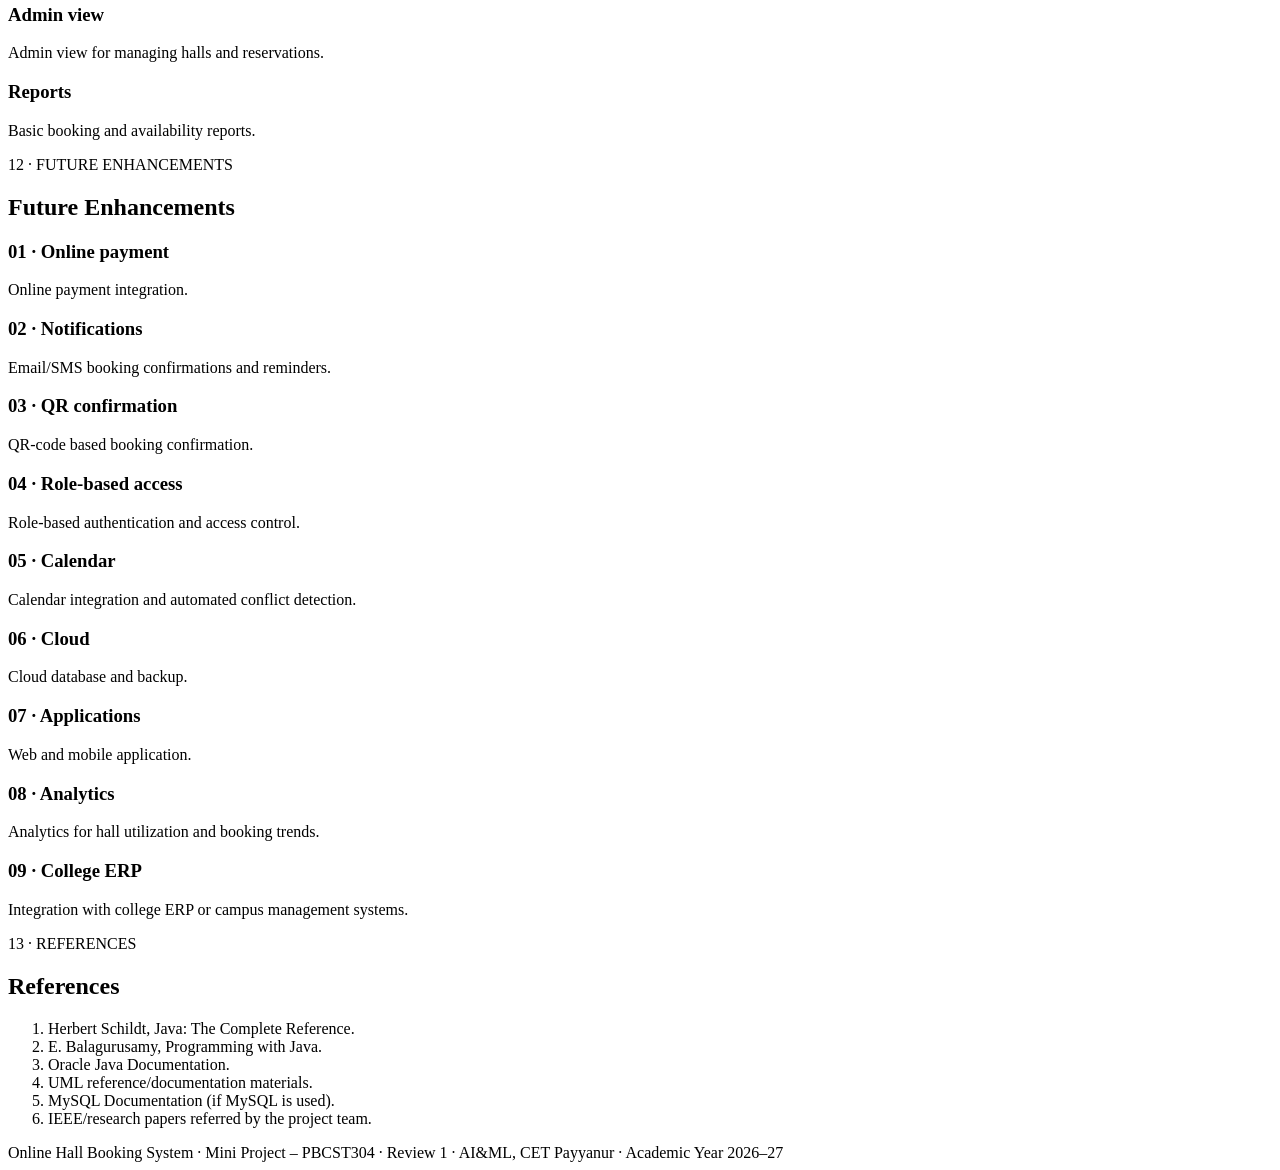
==== commit cbafbac3: "Rename index (2).html to index.html" ====
--- a/index.html
+++ b/index.html
@@ -2,220 +2,176 @@
 <html lang="en">
 <head>
 <meta charset="UTF-8">
-<meta name="viewport" content="width=device-width, initial-scale=1.0">
-<title>Online Hall Booking System — Review 1</title>
-<style>
-@import url('https://fonts.googleapis.com/css2?family=Inter:wght@400;500;600;700;800&family=Space+Grotesk:wght@500;600;700&display=swap');
-:root {
-  --bg:#07111f; --panel:#0c1a2c; --panel2:#10233b; --text:#f4f8ff;
-  --muted:#9fb0c5; --line:rgba(255,255,255,.09); --accent:#65e6c4;
-  --accent2:#6ca8ff; --shadow:0 25px 70px rgba(0,0,0,.35);
-}
-*{box-sizing:border-box;scroll-behavior:smooth}
-body{margin:0;font-family:Inter,system-ui,sans-serif;background:
-radial-gradient(circle at 15% 10%,rgba(101,230,196,.12),transparent 28%),
-radial-gradient(circle at 85% 20%,rgba(108,168,255,.12),transparent 30%),var(--bg);
-color:var(--text);line-height:1.65}
-body:before{content:"";position:fixed;inset:0;pointer-events:none;background-image:linear-gradient(rgba(255,255,255,.018) 1px,transparent 1px),linear-gradient(90deg,rgba(255,255,255,.018) 1px,transparent 1px);background-size:45px 45px;mask-image:linear-gradient(to bottom,#000,transparent 90%)}
-header{position:sticky;top:0;z-index:20;background:rgba(7,17,31,.78);backdrop-filter:blur(18px);border-bottom:1px solid var(--line)}
-.nav{max-width:1180px;margin:auto;padding:15px 24px;display:flex;align-items:center;justify-content:space-between;gap:20px}
-.logo{font-family:"Space Grotesk";font-weight:700;letter-spacing:-.03em}
-.logo span{color:var(--accent)}
-.navlinks{display:flex;gap:8px;overflow:auto}
-.navlinks a{color:var(--muted);text-decoration:none;padding:8px 12px;border-radius:10px;white-space:nowrap;font-size:13px}
-.navlinks a:hover{background:rgba(255,255,255,.06);color:var(--text)}
-.hero{max-width:1180px;margin:auto;padding:100px 24px 70px;min-height:75vh;display:grid;grid-template-columns:1.4fr .8fr;gap:50px;align-items:center}
-.badge{display:inline-flex;gap:8px;align-items:center;border:1px solid rgba(101,230,196,.25);background:rgba(101,230,196,.07);color:var(--accent);padding:7px 12px;border-radius:999px;font-size:12px;font-weight:700}
-h1{font-family:"Space Grotesk";font-size:clamp(48px,7vw,88px);line-height:.96;letter-spacing:-.065em;margin:20px 0}
-.hero p{font-size:18px;color:var(--muted);max-width:720px}
-.meta{display:grid;grid-template-columns:1fr 1fr;gap:12px;margin-top:28px}
-.meta div{padding:16px;border:1px solid var(--line);background:rgba(255,255,255,.035);border-radius:16px}
-.meta b{display:block;font-size:11px;color:var(--accent);letter-spacing:.1em;margin-bottom:5px}
-.meta span{font-size:14px;color:#dce7f5}
-.hero-card{position:relative;padding:28px;border:1px solid var(--line);background:linear-gradient(145deg,rgba(255,255,255,.08),rgba(255,255,255,.025));border-radius:30px;box-shadow:var(--shadow);overflow:hidden}
-.hero-card:after{content:"";position:absolute;width:180px;height:180px;border-radius:50%;background:var(--accent);filter:blur(75px);opacity:.18;right:-50px;top:-50px}
-.orbit{height:300px;display:grid;place-items:center;position:relative}
-.orbit .ring{position:absolute;border:1px solid rgba(101,230,196,.22);border-radius:50%;width:230px;height:230px;animation:spin 18s linear infinite}
-.orbit .ring:nth-child(2){width:160px;height:160px;animation-duration:12s;animation-direction:reverse}
-.orbit .core{width:78px;height:78px;border-radius:24px;background:linear-gradient(135deg,var(--accent),var(--accent2));display:grid;place-items:center;color:#07111f;font-weight:900;box-shadow:0 0 55px rgba(101,230,196,.3)}
-@keyframes spin{to{transform:rotate(360deg)}}
-main{max-width:1180px;margin:auto;padding:20px 24px 100px}
-.content-card{display:grid;grid-template-columns:70px 1fr;gap:22px;padding:48px 0;border-top:1px solid var(--line)}
-.card-number{font-family:"Space Grotesk";font-size:13px;color:var(--accent);padding-top:9px}
-.card-content{max-width:900px}
-.eyebrow{font-size:11px;font-weight:800;letter-spacing:.18em;color:var(--accent2)}
-h2{font-family:"Space Grotesk";font-size:clamp(30px,4vw,48px);line-height:1.05;letter-spacing:-.045em;margin:8px 0 22px}
-p{color:#c7d3e2}
-ul{padding-left:20px;color:#c7d3e2}
-li{margin:8px 0}
-pre{white-space:pre-wrap;overflow:auto;padding:20px;background:#06101d;border:1px solid var(--line);border-radius:16px;color:#b9f8e9;font-family:ui-monospace,monospace;font-size:13px}
-footer{border-top:1px solid var(--line);padding:35px 24px;text-align:center;color:var(--muted);font-size:13px}
-.reveal{opacity:0;transform:translateY(24px);transition:.7s ease}
-.reveal.visible{opacity:1;transform:none}
-.progress{position:fixed;left:0;top:0;height:3px;width:0;background:linear-gradient(90deg,var(--accent),var(--accent2));z-index:50}
-@media(max-width:800px){.hero{grid-template-columns:1fr;padding-top:65px}.hero-card{display:none}.content-card{grid-template-columns:40px 1fr;gap:10px}.navlinks{display:none}}
-</style>
+<meta name="viewport" content="width=device-width,initial-scale=1">
+<title>Online Hall Booking System | Review 1</title>
+<link rel="stylesheet" href="style.css">
 </head>
 <body>
-<div class="progress" id="progress"></div>
-<header><nav class="nav">
-<div class="logo">HALL<span>BOOK</span> · REVIEW 1</div>
-<div class="navlinks">
-<a href="#top">Home</a><a href="#slide-2">Problem</a><a href="#slide-3">Objectives</a><a href="#slide-6">Modules</a><a href="#slide-7">OOP</a><a href="#slide-8">UML</a><a href="#slide-13">Future</a>
-</div>
-</nav></header>
-<section class="hero" id="top">
+<header><div class="nav"><div class="brand">HALL<span>BOOK</span> · REVIEW 1</div><nav>
+<a href="#problem">Problem</a><a href="#objectives">Objectives</a><a href="#scope">Scope</a><a href="#requirements">Requirements</a><a href="#modules">Modules</a><a href="#oop">OOP</a><a href="#uml">UML</a><a href="#output">Output</a><a href="#future">Future</a>
+</nav></div></header>
+
+<section class="hero"><div class="hero-inner">
 <div>
-<div class="badge">MINI PROJECT · PBCST304 · OBJECT-ORIENTED PROGRAMMING</div>
-<h1>Online Hall<br><span style="color:var(--accent)">Booking System</span></h1>
-<p>A modern interactive presentation website built directly from the Review 1 project content.</p>
-<div class="meta">
-<div><b>TEAM</b><span>MISHAL SHAHIL · MUHAMMED ZAEEM P.A · NAJWA A · SHAHMA SHERIFF · PRANAB B MURALI</span></div>
-<div><b>GUIDE</b><span>Mrs. Shana Musthafa APV, Assistant Professor</span></div>
-<div><b>DEPARTMENT / COLLEGE</b><span>AI&ML, CET Payyanur</span></div>
-<div><b>ACADEMIC YEAR</b><span>2026–27</span></div>
+<span class="kicker">MINI PROJECT – PBCST304 · OBJECT-ORIENTED PROGRAMMING</span>
+<h1>Online Hall<br><span>Booking System</span></h1>
+<p>Review 1 — a structured online hall booking solution demonstrating object-oriented programming concepts through a real-world booking problem.</p>
+<div class="info-grid">
+<div class="info"><small>TEAM MEMBERS</small><b>MISHAL SHAHIL · MUHAMMED ZAEEM P.A · NAJWA A · SHAHMA SHERIFF · PRANAB B MURALI</b></div>
+<div class="info"><small>GUIDE</small><b>Mrs. Shana Musthafa APV, Assistant Professor</b></div>
+<div class="info"><small>DEPARTMENT / COLLEGE</small><b>AI&ML, CET Payyanur</b></div>
+<div class="info"><small>ACADEMIC YEAR</small><b>2026–27</b></div>
 </div>
 </div>
-<div class="hero-card"><div class="orbit"><div class="ring"></div><div class="ring"></div><div class="core">OOP</div></div><b>PROJECT REVIEW 01</b><p>Explore the complete project content below.</p></div>
-</section>
+<div class="hero-visual"><div class="screen">
+<div class="screen-top"><strong>Hall Availability</strong><span class="screen-dot"></span></div>
+<div class="bar"></div><div class="bar short"></div>
+<div class="slots"><i class="slot active"></i><i class="slot"></i><i class="slot active"></i><i class="slot"></i><i class="slot"></i><i class="slot active"></i><i class="slot"></i><i class="slot active"></i><i class="slot"></i></div>
+</div></div>
+</div></section>
+
 <main>
+<section class="section reveal" id="problem"><div class="section-head"><span class="section-no">01 · PROBLEM STATEMENT</span><h2>Problem Statement</h2><p class="section-sub">The problem addressed by the proposed system.</p></div>
+<div class="card full"><ul>
+<li>Traditional hall booking is often managed manually through registers, calls, or messages.</li>
+<li>This can cause double bookings, scheduling conflicts, and difficulty in tracking availability.</li>
+<li>Users may not get real-time information about available halls and time slots.</li>
+<li>A computerized online system is needed to make hall booking faster, easier, and more reliable.</li>
+<li>The project demonstrates the application of OOP concepts to a real-world booking problem.</li>
+</ul></div></section>
 
-      <article class="content-card reveal" id="slide-1">
-        <div class="card-number">01</div>
-        <div class="card-content">
-          <span class="eyebrow">REVIEW 1</span>
-          <h2>Online Hall Booking System</h2>
-          <ul><li>Mini Project – PBCST304: Object-Oriented Programming</li><li>Review 1</li><li>Team Members:</li><li>1. MISHAL SHAHIL</li><li>2. MUHAMMED ZAEEM P.A</li><li>3. NAJWA A</li><li>4. SHAHMA SHERIFF</li><li>5. PRANAB B MURALI</li><li>Guide: Mrs. Shana Musthafa APV, Assistant Professor</li><li>Department / College: AI&amp;ML, CET Payyanur</li><li>Academic Year: 2026–27</li></ul>
-        </div>
-      </article>
-    
-      <article class="content-card reveal" id="slide-2">
-        <div class="card-number">02</div>
-        <div class="card-content">
-          <span class="eyebrow">REVIEW 1</span>
-          <h2>Problem Statement</h2>
-          <ul><li>Traditional hall booking is often managed manually through registers, calls, or messages.</li><li>This can cause double bookings, scheduling conflicts, and difficulty in tracking availability.</li><li>Users may not get real-time information about available halls and time slots.</li><li>A computerized online system is needed to make hall booking faster, easier, and more reliable.</li><li>The project demonstrates the application of OOP concepts to a real-world booking problem.</li></ul>
-        </div>
-      </article>
-    
-      <article class="content-card reveal" id="slide-3">
-        <div class="card-number">03</div>
-        <div class="card-content">
-          <span class="eyebrow">REVIEW 1</span>
-          <h2>Objectives</h2>
-          <ul><li>Develop a simple Online Hall Booking System using OOP.</li><li>Allow users to view available halls and time slots.</li><li>Enable users to book, update, and cancel hall reservations.</li><li>Avoid duplicate bookings and scheduling conflicts.</li><li>Provide administrators with tools to manage halls and bookings.</li><li>Demonstrate Classes &amp; Objects, Encapsulation, Inheritance, Polymorphism, and Abstraction.</li></ul>
-        </div>
-      </article>
-    
-      <article class="content-card reveal" id="slide-4">
-        <div class="card-number">04</div>
-        <div class="card-content">
-          <span class="eyebrow">REVIEW 1</span>
-          <h2>Scope of the Project</h2>
-          <ul><li>User registration and login.</li><li>View hall details, capacity, facilities, and availability.</li><li>Search halls by date, time, capacity, or type.</li><li>Create, update, and cancel bookings.</li><li>Admin management of halls, users, and reservations.</li><li>Generate basic booking and availability reports.</li><li>Suitable for college/class-level halls and small institutions.</li></ul>
-        </div>
-      </article>
-    
-      <article class="content-card reveal" id="slide-5">
-        <div class="card-number">05</div>
-        <div class="card-content">
-          <span class="eyebrow">REVIEW 1</span>
-          <h2>Software &amp; Hardware Requirements</h2>
-          <ul><li>SOFTWARE</li><li>OS: Windows / Linux</li><li>Language: Java</li><li>IDE: IntelliJ / Eclipse / VS Code / NetBeans</li><li>Database: MySQL / SQLite (if used)</li><li>HARDWARE</li><li>Intel i3 or equivalent processor</li><li>4 GB RAM or above</li><li>10 GB free storage</li><li>Keyboard, mouse and monitor</li></ul>
-        </div>
-      </article>
-    
-      <article class="content-card reveal" id="slide-6">
-        <div class="card-number">06</div>
-        <div class="card-content">
-          <span class="eyebrow">REVIEW 1</span>
-          <h2>Modules of the Project</h2>
-          <ul><li>1. User Module – Register, login, and manage user details.</li><li>2. Hall Module – Add, view, update, and delete hall information.</li><li>3. Availability Module – Check halls and available time slots.</li><li>4. Booking Module – Create, update, and cancel reservations.</li><li>5. Admin Module – Manage users, halls, and bookings.</li><li>6. Report Module – Display booking and availability summaries.</li></ul>
-        </div>
-      </article>
-    
-      <article class="content-card reveal" id="slide-7">
-        <div class="card-number">07</div>
-        <div class="card-content">
-          <span class="eyebrow">REVIEW 1</span>
-          <h2>OOP Concepts Used</h2>
-          <ul><li>Class – User, Hall, Booking, HallManager, etc.</li><li>Object – Individual users, halls, and booking objects.</li><li>Encapsulation – Keep data private and access it through methods.</li><li>Inheritance – Specialized user or hall classes can inherit common properties.</li><li>Polymorphism – The same method can behave differently for different objects.</li><li>Abstraction – Hide unnecessary implementation details from users.</li></ul>
-        </div>
-      </article>
-    
-      <article class="content-card reveal" id="slide-8">
-        <div class="card-number">08</div>
-        <div class="card-content">
-          <span class="eyebrow">REVIEW 1</span>
-          <h2>UML – Use Case Diagram</h2>
-          <ul><li>Actors: User, Admin</li><li>User Use Cases:</li><li>Register / Login</li><li>View Halls</li><li>Search Hall</li><li>Check Availability</li><li>Book Hall</li><li>View Booking</li><li>Update Booking</li><li>Cancel Booking</li><li>Logout</li><li>Admin Use Cases:</li><li>Login</li><li>Manage Users</li><li>Manage Halls</li><li>Manage Bookings</li><li>Generate Reports</li><li>Logout</li></ul>
-        </div>
-      </article>
-    
-      <article class="content-card reveal" id="slide-9">
-        <div class="card-number">09</div>
-        <div class="card-content">
-          <span class="eyebrow">REVIEW 1</span>
-          <h2>UML – Class Diagram</h2>
-          <ul><li>Suggested classes:</li><li>User</li><li>userId</li><li>name</li><li>email</li><li>phone</li><li>Methods: register(), login(), viewBooking()</li><li>Hall</li><li>hallId</li><li>hallName</li><li>capacity</li><li>location</li><li>facilities</li><li>Methods: addHall(), updateHall(), checkAvailability()</li><li>Booking</li><li>bookingId</li><li>userId</li><li>hallId</li><li>date</li><li>timeSlot</li><li>Methods: createBooking(), updateBooking(), cancelBooking()</li><li>Other classes: HallManager, Report</li></ul><ul><li>Hall</li><li>────────────</li><li>- hallId : int</li><li>- hallName : String</li><li>- capacity : int</li><li>- location : String</li><li>- facilities : String</li><li>────────────</li><li>+ addHall()</li><li>+ updateHall()</li><li>+ checkAvailability()</li><li>+ deleteHall()</li></ul>
-        </div>
-      </article>
-    
-      <article class="content-card reveal" id="slide-10">
-        <div class="card-number">10</div>
-        <div class="card-content">
-          <span class="eyebrow">REVIEW 1</span>
-          <h2>UML – Activity Diagram</h2>
-          <ul><li>Start → Login / Register → Display Menu</li><li>↓</li><li>Search Hall / Check Availability</li><li>↓</li><li>Select Hall → Select Date &amp; Time</li><li>↓</li><li>Validate Availability</li><li>↓</li><li>Available? → Yes → Confirm Booking → Store Booking</li><li>→ No  → Choose Another Slot</li><li>↓</li><li>Display Booking Confirmation</li><li>↓</li><li>View / Update / Cancel Booking</li><li>↓</li><li>Logout → End</li></ul>
-        </div>
-      </article>
-    
-      <article class="content-card reveal" id="slide-11">
-        <div class="card-number">11</div>
-        <div class="card-content">
-          <span class="eyebrow">REVIEW 1</span>
-          <h2>UML Class Diagram – Complete Class Relationships</h2>
-          <ul><li>User</li><li>────────────</li><li>- userId : int</li><li>- name : String</li><li>- email : String</li><li>- phone : String</li><li>────────────</li><li>+ register()</li><li>+ login()</li><li>+ viewBooking()</li></ul><ul><li>Hall</li><li>────────────</li><li>- hallId : int</li><li>- hallName : String</li><li>- capacity : int</li><li>- location : String</li><li>────────────</li><li>+ addHall()</li><li>+ updateHall()</li><li>+ checkAvailability()</li></ul><ul><li>Booking</li><li>────────────</li><li>- bookingId : int</li><li>- userId : int</li><li>- hallId : int</li><li>- date : String</li><li>- timeSlot : String</li><li>────────────</li><li>+ createBooking()</li><li>+ updateBooking()</li><li>+ cancelBooking()</li></ul><ul><li>Report</li><li>────────────</li><li>- reportId : int</li><li>- bookingId : int</li><li>────────────</li><li>+ generate()</li><li>+ display()</li></ul><p>makes</p><p>books</p><p>generates</p><ul><li>Relationships:</li><li>User 1 ─── makes ─── 0..* Bookings</li><li>Hall 1 ─── has ─── 0..* Bookings</li><li>Booking ─── generates ─── Report</li><li>The diagram connects the major classes used in the proposed Online Hall Booking System.</li><li>User creates bookings, each booking is linked to one hall, and reports summarize booking information.</li></ul>
-        </div>
-      </article>
-    
-      <article class="content-card reveal" id="slide-12">
-        <div class="card-number">12</div>
-        <div class="card-content">
-          <span class="eyebrow">REVIEW 1</span>
-          <h2>Expected Output</h2>
-          <ul><li>User-friendly online booking interface.</li><li>Successful user registration and login.</li><li>Display of hall details and real-time availability.</li><li>Successful hall booking without duplicate reservations.</li><li>Booking confirmation with hall, date, and time.</li><li>Easy update and cancellation of bookings.</li><li>Admin view for managing halls and reservations.</li><li>Basic booking and availability reports.</li></ul>
-        </div>
-      </article>
-    
-      <article class="content-card reveal" id="slide-13">
-        <div class="card-number">13</div>
-        <div class="card-content">
-          <span class="eyebrow">REVIEW 1</span>
-          <h2>Future Enhancements</h2>
-          <ul><li>Online payment integration.</li><li>Email/SMS booking confirmations and reminders.</li><li>QR-code based booking confirmation.</li><li>Role-based authentication and access control.</li><li>Calendar integration and automated conflict detection.</li><li>Cloud database and backup.</li><li>Web and mobile application.</li><li>Analytics for hall utilization and booking trends.</li><li>Integration with college ERP or campus management systems.</li></ul>
-        </div>
-      </article>
-    
-      <article class="content-card reveal" id="slide-14">
-        <div class="card-number">14</div>
-        <div class="card-content">
-          <span class="eyebrow">REVIEW 1</span>
-          <h2>References</h2>
-          <ul><li>Herbert Schildt, Java: The Complete Reference.</li><li>E. Balagurusamy, Programming with Java.</li><li>Oracle Java Documentation.</li><li>UML reference/documentation materials.</li><li>MySQL Documentation (if MySQL is used).</li><li>IEEE/research papers referred by the project team.</li></ul>
-        </div>
-      </article>
-    
+<section class="section reveal" id="objectives"><div class="section-head"><span class="section-no">02 · OBJECTIVES</span><h2>Objectives</h2></div>
+<div class="card-grid">
+<div class="card"><div class="number">01</div><h3>Develop</h3><p>Develop a simple Online Hall Booking System using OOP.</p></div>
+<div class="card"><div class="number">02</div><h3>View</h3><p>Allow users to view available halls and time slots.</p></div>
+<div class="card"><div class="number">03</div><h3>Manage bookings</h3><p>Enable users to book, update, and cancel hall reservations.</p></div>
+<div class="card"><div class="number">04</div><h3>Avoid conflicts</h3><p>Avoid duplicate bookings and scheduling conflicts.</p></div>
+<div class="card"><div class="number">05</div><h3>Administration</h3><p>Provide administrators with tools to manage halls and bookings.</p></div>
+<div class="card"><div class="number">06</div><h3>Demonstrate OOP</h3><p>Demonstrate Classes & Objects, Encapsulation, Inheritance, Polymorphism, and Abstraction.</p></div>
+</div></section>
+
+<section class="section reveal" id="scope"><div class="section-head"><span class="section-no">03 · SCOPE</span><h2>Scope of the Project</h2></div>
+<div class="card-grid">
+<div class="card"><h3>User registration and login</h3><p>Registration and login functionality for users.</p></div>
+<div class="card"><h3>Hall information</h3><p>View hall details, capacity, facilities, and availability.</p></div>
+<div class="card"><h3>Hall search</h3><p>Search halls by date, time, capacity, or type.</p></div>
+<div class="card"><h3>Booking management</h3><p>Create, update, and cancel bookings.</p></div>
+<div class="card"><h3>Admin management</h3><p>Admin management of halls, users, and reservations.</p></div>
+<div class="card"><h3>Reports</h3><p>Generate basic booking and availability reports.</p></div>
+<div class="card full"><span class="pill">TARGET</span><p>Suitable for college/class-level halls and small institutions.</p></div>
+</div></section>
+
+<section class="section reveal" id="requirements"><div class="section-head"><span class="section-no">04 · REQUIREMENTS</span><h2>Software & Hardware Requirements</h2></div>
+<div class="requirements">
+<div class="card req"><h3><span class="req-icon">S</span> SOFTWARE</h3><ul><li>OS: Windows / Linux</li><li>Language: Java</li><li>IDE: IntelliJ / Eclipse / VS Code / NetBeans</li><li>Database: MySQL / SQLite (if used)</li></ul></div>
+<div class="card req"><h3><span class="req-icon">H</span> HARDWARE</h3><ul><li>Intel i3 or equivalent processor</li><li>4 GB RAM or above</li><li>10 GB free storage</li><li>Keyboard, mouse and monitor</li></ul></div>
+</div></section>
+
+<section class="section reveal" id="modules"><div class="section-head"><span class="section-no">05 · MODULES</span><h2>Modules of the Project</h2></div>
+<div class="modules">
+<div class="module"><strong>01</strong><h3>User Module</h3><p>Register, login, and manage user details.</p></div>
+<div class="module"><strong>02</strong><h3>Hall Module</h3><p>Add, view, update, and delete hall information.</p></div>
+<div class="module"><strong>03</strong><h3>Availability Module</h3><p>Check halls and available time slots.</p></div>
+<div class="module"><strong>04</strong><h3>Booking Module</h3><p>Create, update, and cancel reservations.</p></div>
+<div class="module"><strong>05</strong><h3>Admin Module</h3><p>Manage users, halls, and bookings.</p></div>
+<div class="module"><strong>06</strong><h3>Report Module</h3><p>Display booking and availability summaries.</p></div>
+</div></section>
+
+<section class="section reveal" id="oop"><div class="section-head"><span class="section-no">06 · OOP CONCEPTS</span><h2>OOP Concepts Used</h2></div>
+<div class="oop">
+<div class="card"><h3>Class</h3><p>User, Hall, Booking, HallManager, etc.</p></div>
+<div class="card"><h3>Object</h3><p>Individual users, halls, and booking objects.</p></div>
+<div class="card"><h3>Encapsulation</h3><p>Keep data private and access it through methods.</p></div>
+<div class="card"><h3>Inheritance</h3><p>Specialized user or hall classes can inherit common properties.</p></div>
+<div class="card"><h3>Polymorphism</h3><p>The same method can behave differently for different objects.</p></div>
+<div class="card full"><h3>Abstraction</h3><p>Hide unnecessary implementation details from users.</p></div>
+</div></section>
+
+<section class="section reveal" id="uml"><div class="section-head"><span class="section-no">07 · UML</span><h2>UML – Use Case Diagram</h2><p class="section-sub">Actors: User, Admin</p></div>
+<div class="diagram-wrap">
+<div class="usecases">
+<div><div class="diagram-title">USER</div><div class="case-list">
+<span class="case">Register / Login</span><span class="case">View Halls</span><span class="case">Search Hall</span><span class="case">Check Availability</span><span class="case">Book Hall</span><span class="case">View Booking</span><span class="case">Update Booking</span><span class="case">Cancel Booking</span><span class="case">Logout</span>
+</div></div>
+<div><div class="diagram-title">ADMIN</div><div class="case-list">
+<span class="case">Login</span><span class="case">Manage Users</span><span class="case">Manage Halls</span><span class="case">Manage Bookings</span><span class="case">Generate Reports</span><span class="case">Logout</span>
+</div></div>
+</div></div></section>
+
+<section class="section reveal"><div class="section-head"><span class="section-no">08 · CLASS DIAGRAM</span><h2>UML – Class Diagram</h2><p class="section-sub">Suggested classes and their members/methods.</p></div>
+<div class="diagram-wrap"><div class="uml">
+<div class="uml-box"><div class="uml-head">User</div><ul><li>− userId</li><li>− name</li><li>− email</li><li>− phone</li><li>Methods: register(), login(), viewBooking()</li></ul></div>
+<div class="relation">interacts<br>with</div>
+<div class="uml-box"><div class="uml-head">Hall</div><ul><li>− hallId</li><li>− hallName</li><li>− capacity</li><li>− location</li><li>− facilities</li><li>Methods: addHall(), updateHall(), checkAvailability()</li></ul></div>
+</div>
+<div class="uml" style="margin-top:20px"><div class="uml-box"><div class="uml-head">Booking</div><ul><li>− bookingId</li><li>− userId</li><li>− hallId</li><li>− date</li><li>− timeSlot</li><li>Methods: createBooking(), updateBooking(), cancelBooking()</li></ul></div><div class="relation">linked<br>to</div><div class="uml-box"><div class="uml-head">Other classes</div><ul><li>HallManager</li><li>Report</li></ul></div></div>
+</div></section>
+
+<section class="section reveal"><div class="section-head"><span class="section-no">09 · ACTIVITY DIAGRAM</span><h2>UML – Activity Diagram</h2></div>
+<div class="diagram-wrap"><div class="flow">
+<div class="flow-step">START</div><div class="arrow">↓</div>
+<div class="flow-step">Login / Register</div><div class="arrow">↓</div>
+<div class="flow-step">Display Menu</div><div class="arrow">↓</div>
+<div class="flow-step">Search Hall / Check Availability</div><div class="arrow">↓</div>
+<div class="flow-step">Select Hall → Select Date & Time</div><div class="arrow">↓</div>
+<div class="flow-step">Validate Availability</div><div class="arrow">↓</div>
+<div class="decision"><span>Available?</span></div>
+<div class="branches"><div class="branch"><b>YES</b><div class="arrow">↓</div><div class="flow-step">Confirm Booking → Store Booking</div></div><div class="branch"><b>NO</b><div class="arrow">↓</div><div class="flow-step">Choose Another Slot</div></div></div>
+<div class="arrow">↓</div><div class="flow-step">Display Booking Confirmation</div><div class="arrow">↓</div>
+<div class="flow-step">View / Update / Cancel Booking</div><div class="arrow">↓</div><div class="flow-step">Logout → END</div>
+</div></div></section>
+
+<section class="section reveal"><div class="section-head"><span class="section-no">10 · COMPLETE RELATIONSHIPS</span><h2>UML Class Diagram – Complete Class Relationships</h2></div>
+<div class="diagram-wrap">
+<div class="uml">
+<div class="uml-box"><div class="uml-head">User</div><ul><li>− userId : int</li><li>− name : String</li><li>− email : String</li><li>− phone : String</li><li>+ register()</li><li>+ login()</li><li>+ viewBooking()</li></ul></div>
+<div class="relation">makes</div>
+<div class="uml-box"><div class="uml-head">Booking</div><ul><li>− bookingId : int</li><li>− userId : int</li><li>− hallId : int</li><li>− date : String</li><li>− timeSlot : String</li><li>+ createBooking()</li><li>+ updateBooking()</li><li>+ cancelBooking()</li></ul></div>
+</div>
+<div class="uml" style="margin-top:18px"><div class="uml-box"><div class="uml-head">Hall</div><ul><li>− hallId : int</li><li>− hallName : String</li><li>− capacity : int</li><li>− location : String</li><li>+ addHall()</li><li>+ updateHall()</li><li>+ checkAvailability()</li></ul></div>
+<div class="relation">has</div>
+<div class="uml-box"><div class="uml-head">Report</div><ul><li>− reportId : int</li><li>− bookingId : int</li><li>+ generate()</li><li>+ display()</li></ul></div>
+</div>
+<div class="relationships"><div class="rel">User 1 ─── makes ─── 0..* Bookings</div><div class="rel">Hall 1 ─── has ─── 0..* Bookings</div><div class="rel">Booking ─── generates ─── Report</div></div>
+<p style="color:#667085;font-size:13px;margin-bottom:0">The diagram connects the major classes used in the proposed Online Hall Booking System. User creates bookings, each booking is linked to one hall, and reports summarize booking information.</p>
+</div></section>
+
+<section class="section reveal" id="output"><div class="section-head"><span class="section-no">11 · EXPECTED OUTPUT</span><h2>Expected Output</h2></div>
+<div class="card-grid">
+<div class="card"><h3>User-friendly interface</h3><p>User-friendly online booking interface.</p></div>
+<div class="card"><h3>Authentication</h3><p>Successful user registration and login.</p></div>
+<div class="card"><h3>Availability</h3><p>Display of hall details and real-time availability.</p></div>
+<div class="card"><h3>Conflict-free booking</h3><p>Successful hall booking without duplicate reservations.</p></div>
+<div class="card"><h3>Confirmation</h3><p>Booking confirmation with hall, date, and time.</p></div>
+<div class="card"><h3>Booking controls</h3><p>Easy update and cancellation of bookings.</p></div>
+<div class="card"><h3>Admin view</h3><p>Admin view for managing halls and reservations.</p></div>
+<div class="card"><h3>Reports</h3><p>Basic booking and availability reports.</p></div>
+</div></section>
+
+<section class="section reveal" id="future"><div class="section-head"><span class="section-no">12 · FUTURE ENHANCEMENTS</span><h2>Future Enhancements</h2></div>
+<div class="card-grid">
+<div class="card"><h3>01 · Online payment</h3><p>Online payment integration.</p></div>
+<div class="card"><h3>02 · Notifications</h3><p>Email/SMS booking confirmations and reminders.</p></div>
+<div class="card"><h3>03 · QR confirmation</h3><p>QR-code based booking confirmation.</p></div>
+<div class="card"><h3>04 · Role-based access</h3><p>Role-based authentication and access control.</p></div>
+<div class="card"><h3>05 · Calendar</h3><p>Calendar integration and automated conflict detection.</p></div>
+<div class="card"><h3>06 · Cloud</h3><p>Cloud database and backup.</p></div>
+<div class="card"><h3>07 · Applications</h3><p>Web and mobile application.</p></div>
+<div class="card"><h3>08 · Analytics</h3><p>Analytics for hall utilization and booking trends.</p></div>
+<div class="card full"><h3>09 · College ERP</h3><p>Integration with college ERP or campus management systems.</p></div>
+</div></section>
+
+<section class="section reveal"><div class="section-head"><span class="section-no">13 · REFERENCES</span><h2>References</h2></div>
+<div class="card"><ol>
+<li>Herbert Schildt, Java: The Complete Reference.</li>
+<li>E. Balagurusamy, Programming with Java.</li>
+<li>Oracle Java Documentation.</li>
+<li>UML reference/documentation materials.</li>
+<li>MySQL Documentation (if MySQL is used).</li>
+<li>IEEE/research papers referred by the project team.</li>
+</ol></div></section>
 </main>
-<footer>Online Hall Booking System · Mini Project – PBCST304 · Review 1</footer>
-<script>
-const progress=document.getElementById('progress');
-addEventListener('scroll',()=>{
- const h=document.documentElement.scrollHeight-innerHeight;
- progress.style.width=(scrollY/h*100)+'%';
-});
-const obs=new IntersectionObserver(entries=>entries.forEach(e=>e.isIntersecting&&e.target.classList.add('visible')),{threshold:.08});
-document.querySelectorAll('.reveal').forEach(el=>obs.observe(el));
-</script>
+<footer>Online Hall Booking System · Mini Project – PBCST304 · Review 1 · AI&ML, CET Payyanur · Academic Year 2026–27</footer>
+<script src="script.js"></script>
 </body>
-</html>+</html>
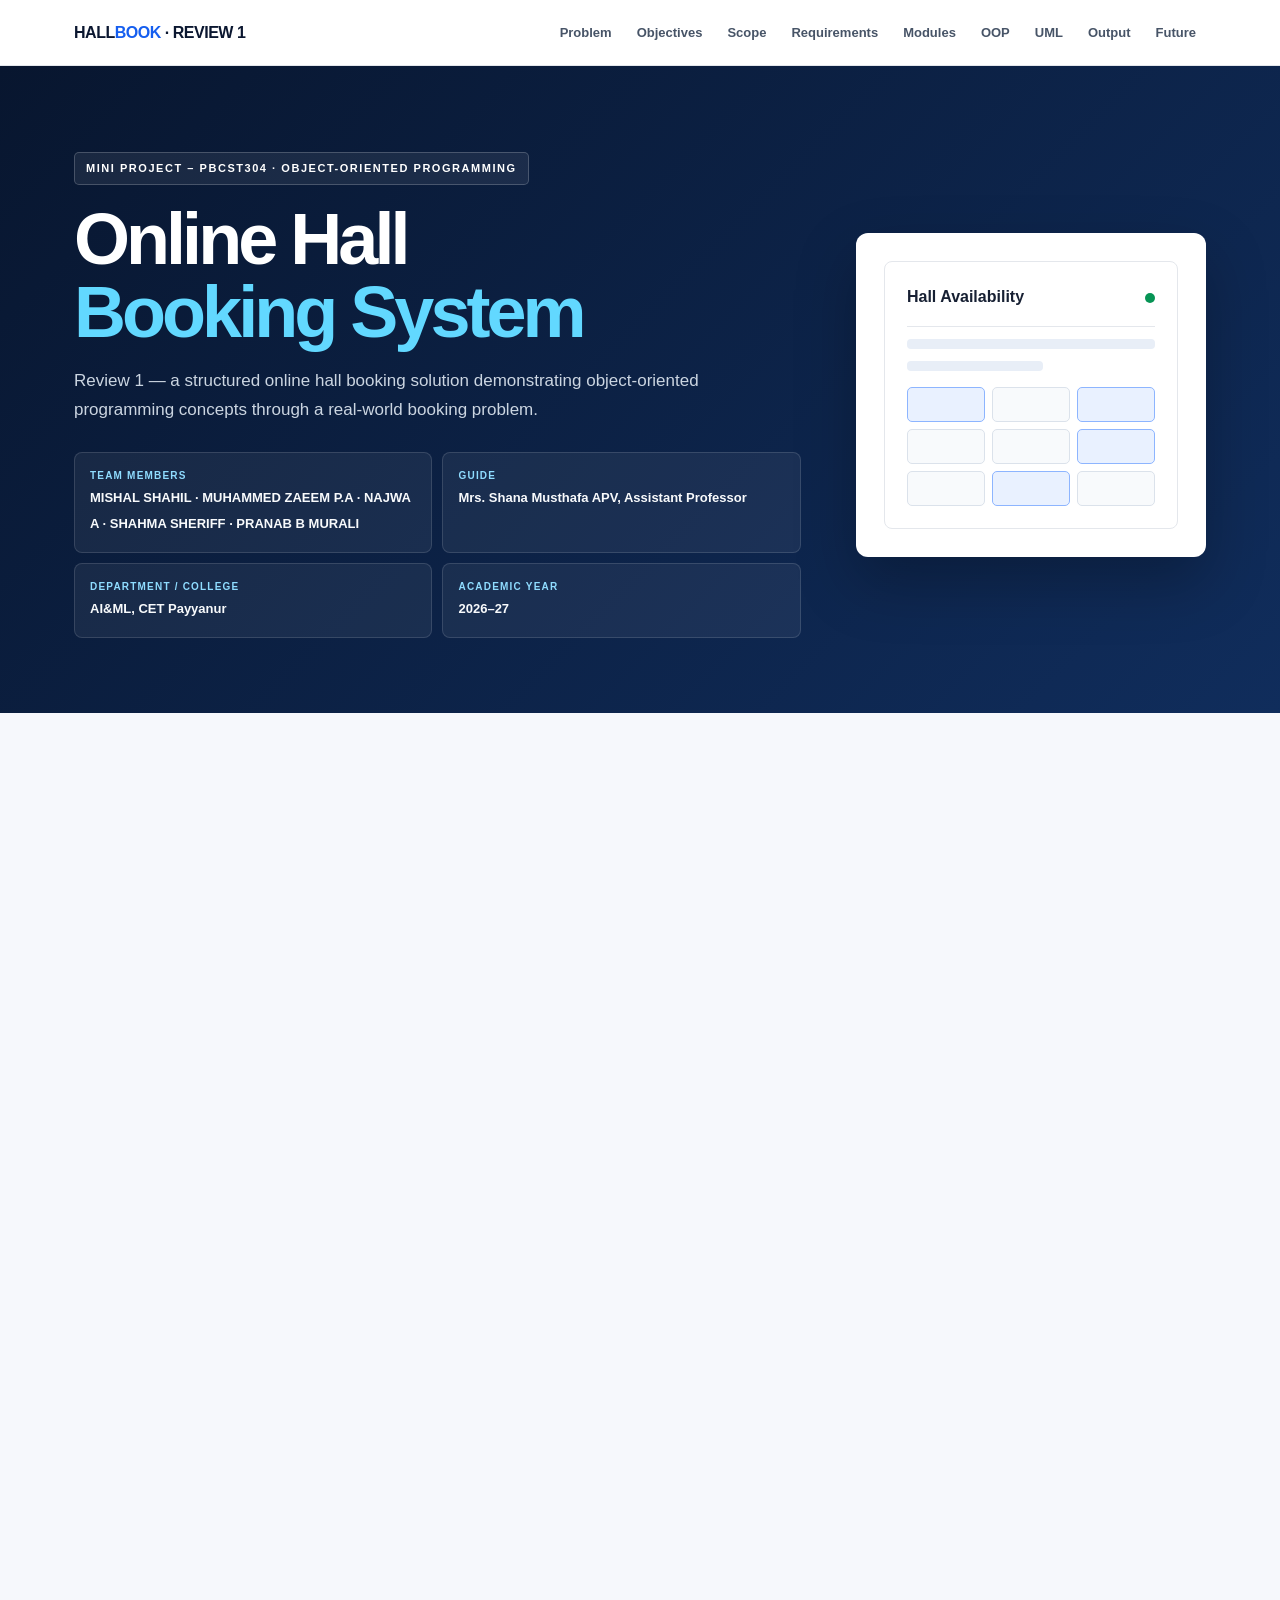
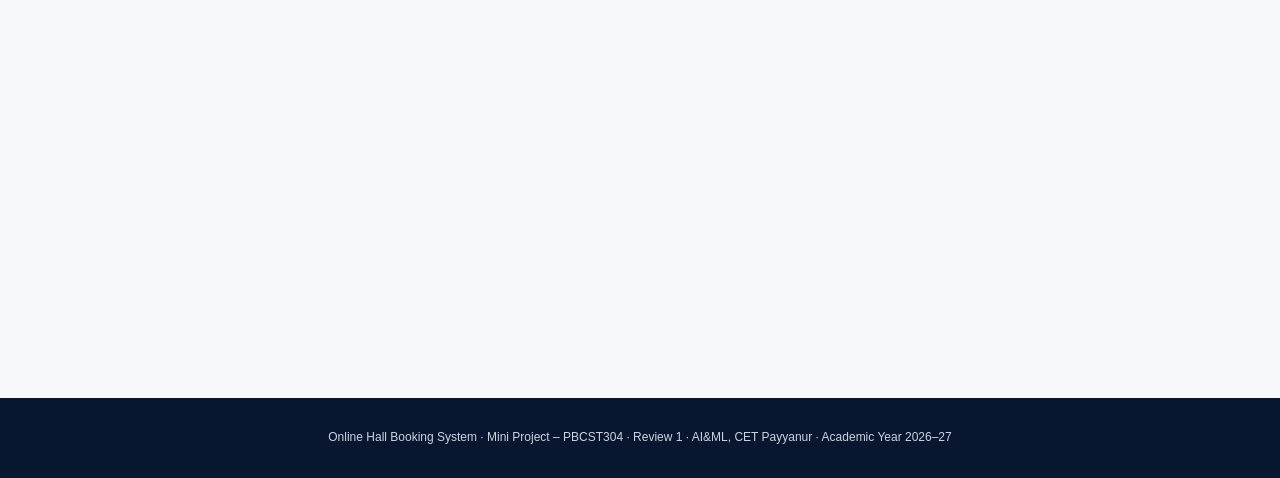
==== commit 968cec3e: "Rename Index.html to index.html" ====
--- a/index.html
+++ b/index.html
@@ -172,6 +172,5 @@
 </ol></div></section>
 </main>
 <footer>Online Hall Booking System · Mini Project – PBCST304 · Review 1 · AI&ML, CET Payyanur · Academic Year 2026–27</footer>
-<script src="script.js"></script>
 </body>
 </html>
--- a/style.css
+++ b/style.css
@@ -0,0 +1,21 @@
+:root{--navy:#0b1730;--blue:#155eef;--cyan:#00a8e8;--ink:#172033;--muted:#667085;--bg:#f6f8fc;--card:#fff;--line:#e4e7ec;--green:#079455;--shadow:0 12px 35px rgba(16,24,40,.08)}
+*{box-sizing:border-box}html{scroll-behavior:smooth}body{margin:0;font-family:Inter,Segoe UI,Arial,sans-serif;color:var(--ink);background:var(--bg);line-height:1.65}
+header{position:sticky;top:0;z-index:50;background:rgba(255,255,255,.94);backdrop-filter:blur(12px);border-bottom:1px solid var(--line)}
+.nav{max-width:1180px;margin:auto;padding:14px 24px;display:flex;align-items:center;justify-content:space-between;gap:20px}.brand{font-weight:800;color:var(--navy);letter-spacing:-.03em}.brand span{color:var(--blue)}
+nav{display:flex;gap:5px;overflow:auto}nav a{text-decoration:none;color:#475467;font-size:13px;font-weight:600;padding:8px 10px;border-radius:8px;white-space:nowrap}nav a:hover{background:#eef4ff;color:var(--blue)}
+.hero{background:linear-gradient(135deg,#08162f,#102d5c);color:white}.hero-inner{max-width:1180px;margin:auto;padding:86px 24px 75px;display:grid;grid-template-columns:1.35fr .65fr;gap:55px;align-items:center}
+.kicker{display:inline-block;border:1px solid rgba(255,255,255,.2);background:rgba(255,255,255,.07);padding:6px 11px;border-radius:5px;font-size:11px;font-weight:800;letter-spacing:.14em}.hero h1{font-size:clamp(44px,6vw,72px);line-height:1.02;letter-spacing:-.055em;margin:18px 0}.hero h1 span{color:#62d8ff}.hero p{max-width:720px;color:#cbd5e1;font-size:17px}.info-grid{display:grid;grid-template-columns:1fr 1fr;gap:10px;margin-top:28px}.info{padding:15px;border:1px solid rgba(255,255,255,.13);background:rgba(255,255,255,.06);border-radius:8px}.info small{display:block;color:#8fdcff;font-weight:800;font-size:10px;letter-spacing:.12em}.info b{font-size:13px;color:#f8fafc}
+.hero-visual{background:white;border-radius:12px;padding:28px;box-shadow:0 25px 60px rgba(0,0,0,.25);color:var(--ink)}.hero-visual .screen{border:1px solid var(--line);border-radius:8px;padding:22px}.screen-top{display:flex;justify-content:space-between;align-items:center;border-bottom:1px solid var(--line);padding-bottom:15px}.screen-dot{width:10px;height:10px;border-radius:50%;background:var(--green)}.bar{height:10px;background:#e8eef7;border-radius:4px;margin:12px 0}.bar.short{width:55%}.slots{display:grid;grid-template-columns:repeat(3,1fr);gap:7px;margin-top:16px}.slot{height:35px;border:1px solid #dbe2eb;border-radius:5px;background:#f8fafc}.slot.active{background:#e9f1ff;border-color:#8db5ff}
+main{max-width:1180px;margin:auto;padding:45px 24px 90px}.section{padding:58px 0;border-bottom:1px solid var(--line)}.section:last-child{border:0}.section-head{margin-bottom:28px}.section-no{font-size:11px;color:var(--blue);font-weight:900;letter-spacing:.15em}.section h2{font-size:34px;line-height:1.15;margin:7px 0;letter-spacing:-.035em}.section-sub{color:var(--muted);margin:0}
+.card-grid{display:grid;grid-template-columns:repeat(2,1fr);gap:18px}.card{background:var(--card);border:1px solid var(--line);border-radius:10px;padding:25px;box-shadow:var(--shadow)}.card h3{margin:0 0 9px;font-size:18px}.card p,.card li{color:#475467;font-size:14px}.card ul{padding-left:19px;margin-bottom:0}.number{display:inline-grid;place-items:center;width:30px;height:30px;border-radius:7px;background:#eef4ff;color:var(--blue);font-weight:800;font-size:12px;margin-bottom:14px}
+.full{grid-column:1/-1}.pill{display:inline-block;padding:5px 9px;background:#ecfdf3;color:#067647;border-radius:5px;font-size:11px;font-weight:800}
+.requirements{display:grid;grid-template-columns:1fr 1fr;gap:20px}.req h3{display:flex;align-items:center;gap:10px}.req-icon{width:32px;height:32px;border-radius:7px;background:#eef4ff;display:grid;place-items:center;color:var(--blue);font-weight:900}
+.modules{display:grid;grid-template-columns:repeat(3,1fr);gap:14px}.module{background:#fff;border:1px solid var(--line);padding:22px;border-radius:9px}.module strong{color:var(--blue);font-size:12px}.module h3{margin:6px 0;font-size:17px}.module p{font-size:13px;color:var(--muted);margin:0}
+.oop{display:grid;grid-template-columns:repeat(5,1fr);gap:12px}.oop .card{padding:20px}.oop h3{font-size:15px}
+.diagram-wrap{background:white;border:1px solid var(--line);border-radius:10px;padding:30px;box-shadow:var(--shadow);overflow:auto}.diagram-title{text-align:center;font-weight:800;margin-bottom:22px}.uml{min-width:700px;display:grid;grid-template-columns:1fr 120px 1fr;align-items:center;gap:18px}.uml-box{border:2px solid #344054;border-radius:6px;background:#fff}.uml-box .uml-head{background:#f2f4f7;text-align:center;font-weight:800;padding:10px;border-bottom:2px solid #344054}.uml-box ul{list-style:none;margin:0;padding:10px 14px;font-family:Consolas,monospace;font-size:12px}.uml-box li{padding:3px 0}.relation{text-align:center;color:#475467;font-size:12px}.relation:before,.relation:after{content:"";display:block;border-top:2px solid #98a2b3;margin:18px 0}.usecases{display:grid;grid-template-columns:1fr 1fr;gap:35px;align-items:center}.actor{display:flex;align-items:center;justify-content:center;gap:20px}.stick{font-size:55px}.case-list{display:flex;flex-wrap:wrap;gap:9px}.case{border:1px solid #b8c3d1;padding:8px 12px;border-radius:999px;background:#f9fafb;font-size:12px}
+.flow{display:flex;flex-direction:column;align-items:center;gap:0}.flow-step{padding:11px 20px;border:1.5px solid #344054;border-radius:7px;background:#fff;font-size:13px;font-weight:700;min-width:230px;text-align:center}.arrow{font-size:22px;color:#667085;height:28px}.decision{width:120px;height:120px;transform:rotate(45deg);border:1.5px solid #344054;background:#fff;display:grid;place-items:center;margin:8px}.decision span{transform:rotate(-45deg);font-size:12px;font-weight:800;text-align:center}.branches{display:grid;grid-template-columns:1fr 1fr;gap:45px;width:100%;margin-top:5px}.branch{text-align:center}.branch b{font-size:12px}.branch .flow-step{min-width:170px;margin:8px auto}
+.relationships{margin-top:20px;display:grid;gap:10px}.rel{background:#f8fafc;border:1px solid var(--line);padding:12px 15px;border-radius:7px;font-family:Consolas,monospace;font-size:12px}
+footer{background:#08162f;color:#cbd5e1;text-align:center;padding:30px 20px;font-size:12px}
+.reveal{opacity:0;transform:translateY(18px);transition:.55s ease}.reveal.show{opacity:1;transform:none}
+@media(max-width:850px){.hero-inner{grid-template-columns:1fr}.hero-visual{display:none}.card-grid,.requirements,.usecases{grid-template-columns:1fr}.modules{grid-template-columns:1fr 1fr}.oop{grid-template-columns:1fr 1fr}.nav nav{display:none}}
+@media(max-width:520px){.modules,.oop,.info-grid{grid-template-columns:1fr}.hero-inner{padding:60px 18px}.hero h1{font-size:46px}main{padding:25px 18px}}
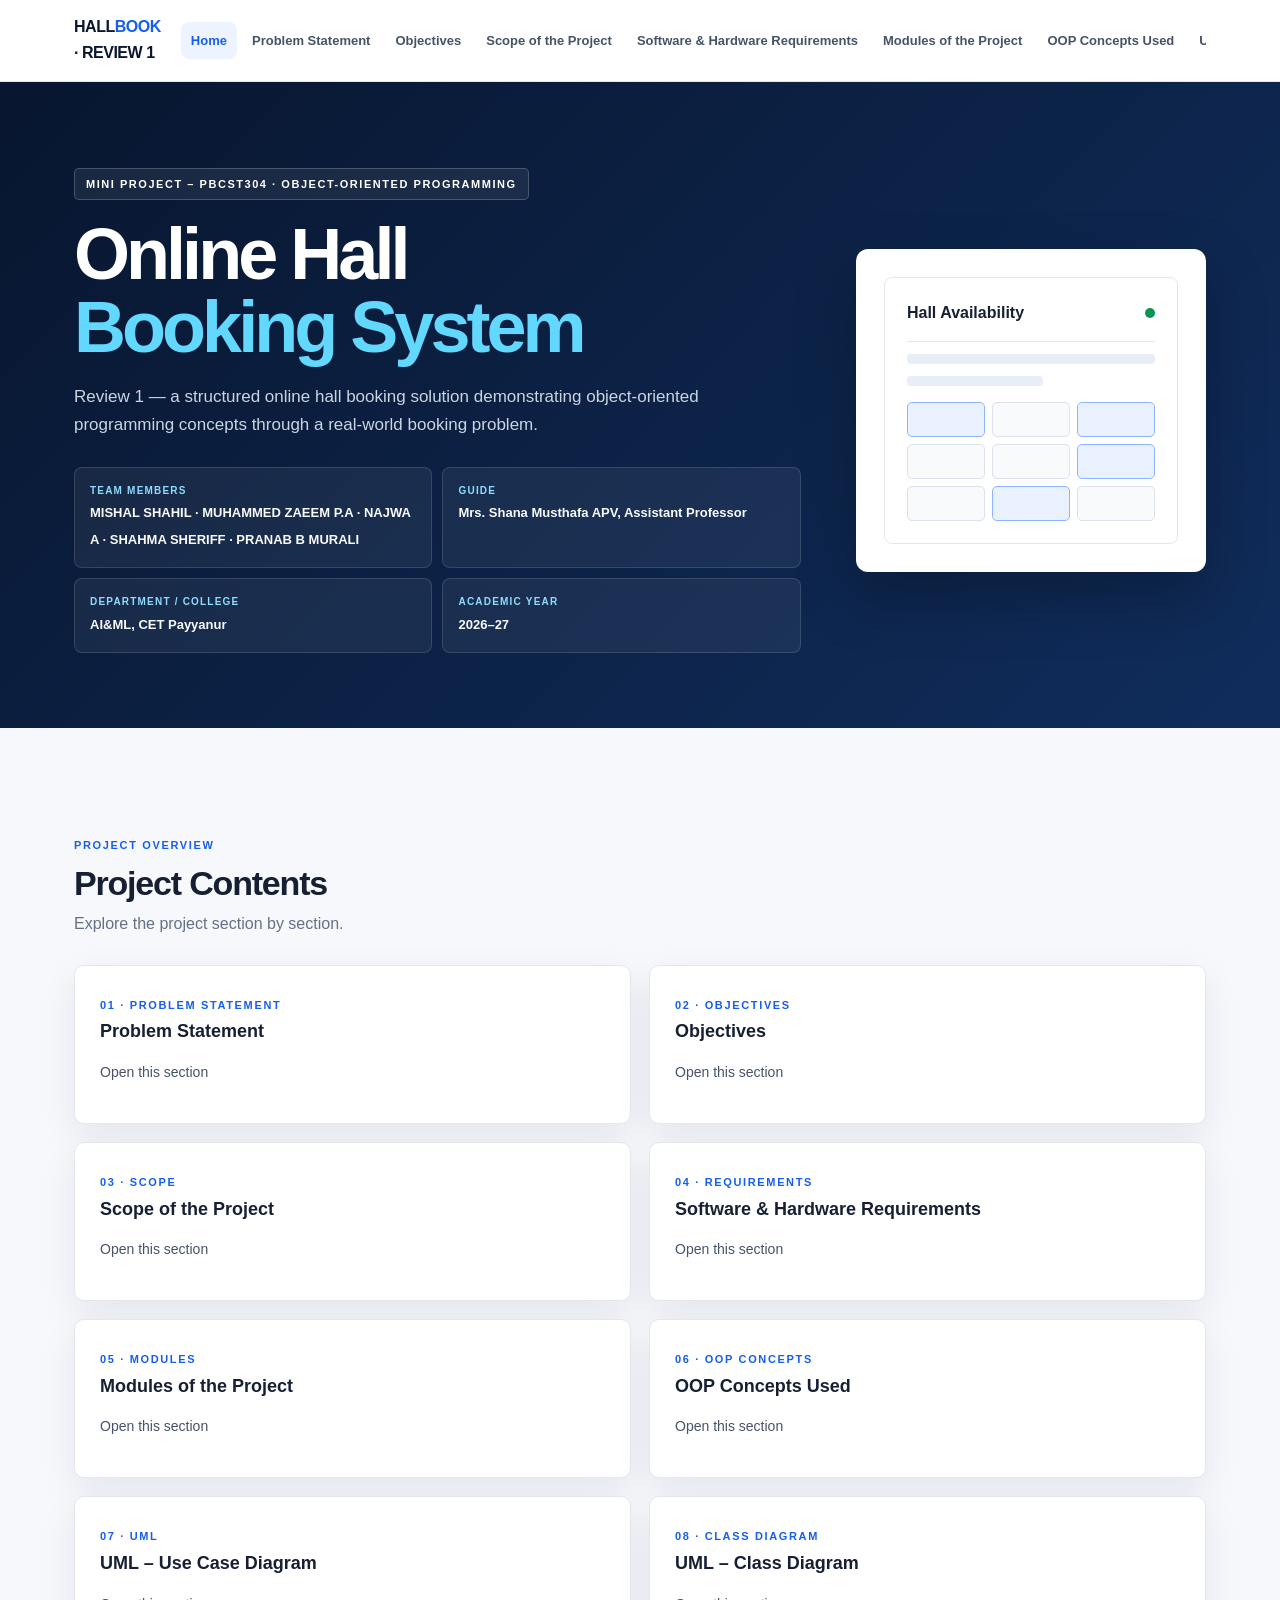
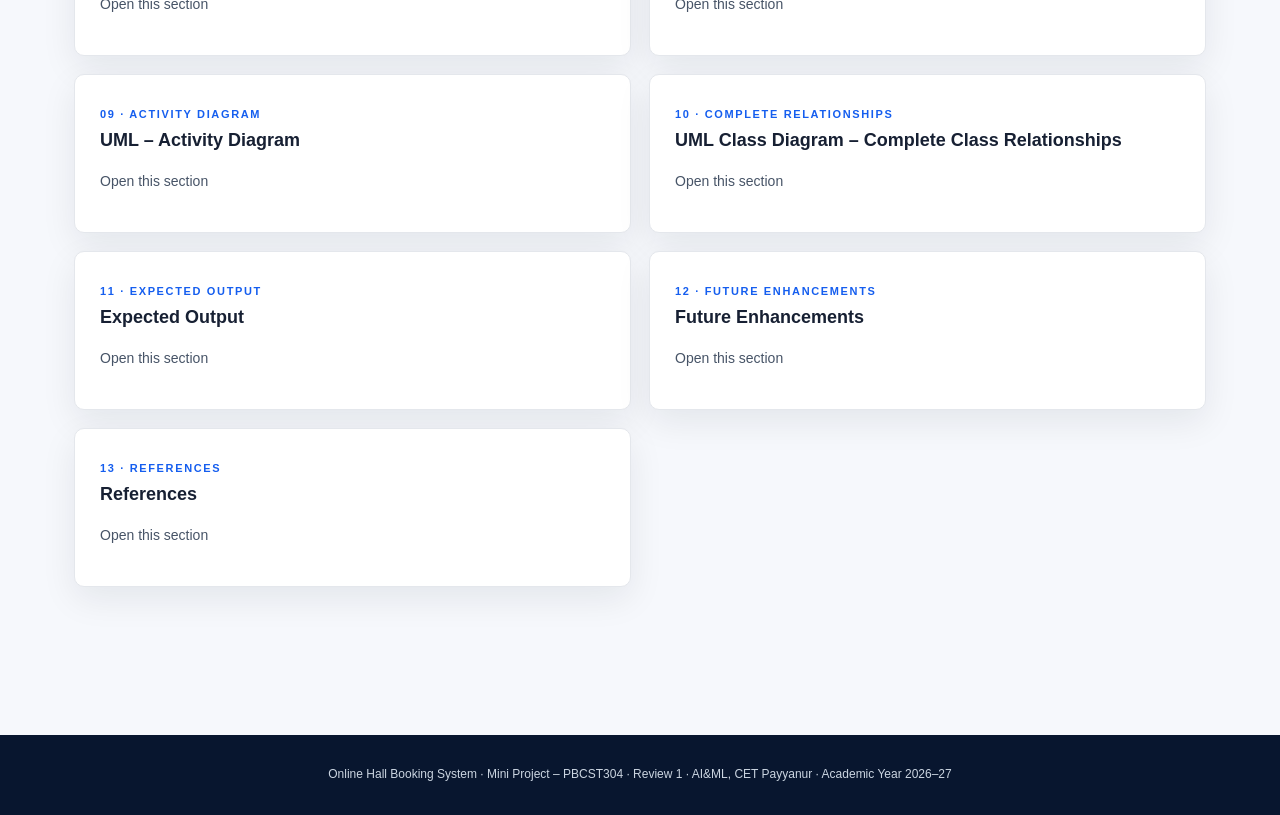
==== commit d2164531: "Add files via upload" ====
--- a/index.html
+++ b/index.html
@@ -1,25 +1,15 @@
 <!DOCTYPE html>
-<html lang="en">
-<head>
-<meta charset="UTF-8">
-<meta name="viewport" content="width=device-width,initial-scale=1">
-<title>Online Hall Booking System | Review 1</title>
-<link rel="stylesheet" href="style.css">
-</head>
-<body>
-<header><div class="nav"><div class="brand">HALL<span>BOOK</span> · REVIEW 1</div><nav>
-<a href="#problem">Problem</a><a href="#objectives">Objectives</a><a href="#scope">Scope</a><a href="#requirements">Requirements</a><a href="#modules">Modules</a><a href="#oop">OOP</a><a href="#uml">UML</a><a href="#output">Output</a><a href="#future">Future</a>
-</nav></div></header>
-
+<html lang="en"><head><meta charset="UTF-8"><meta name="viewport" content="width=device-width,initial-scale=1"><title>Home | Online Hall Booking System</title><link rel="stylesheet" href="style.css"></head><body>
+<header><div class="nav"><a class="brand" href="index.html">HALL<span>BOOK</span> · REVIEW 1</a><nav><a href="index.html" class="active">Home</a><a href="problem.html">Problem Statement</a><a href="objectives.html">Objectives</a><a href="scope.html">Scope of the Project</a><a href="requirements.html">Software & Hardware Requirements</a><a href="modules.html">Modules of the Project</a><a href="oop.html">OOP Concepts Used</a><a href="use-case.html">Use Case Diagram</a><a href="class-diagram.html">Class Diagram</a><a href="activity-diagram.html">Activity Diagram</a><a href="relationships.html">UML Class Diagram – Complete Class Relationships</a><a href="output.html">Expected Output</a><a href="future.html">Future Enhancements</a><a href="references.html">References</a></nav></div></header>
 <section class="hero"><div class="hero-inner">
 <div>
 <span class="kicker">MINI PROJECT – PBCST304 · OBJECT-ORIENTED PROGRAMMING</span>
-<h1>Online Hall<br><span>Booking System</span></h1>
+<h1>Online Hall<br/><span>Booking System</span></h1>
 <p>Review 1 — a structured online hall booking solution demonstrating object-oriented programming concepts through a real-world booking problem.</p>
 <div class="info-grid">
 <div class="info"><small>TEAM MEMBERS</small><b>MISHAL SHAHIL · MUHAMMED ZAEEM P.A · NAJWA A · SHAHMA SHERIFF · PRANAB B MURALI</b></div>
 <div class="info"><small>GUIDE</small><b>Mrs. Shana Musthafa APV, Assistant Professor</b></div>
-<div class="info"><small>DEPARTMENT / COLLEGE</small><b>AI&ML, CET Payyanur</b></div>
+<div class="info"><small>DEPARTMENT / COLLEGE</small><b>AI&amp;ML, CET Payyanur</b></div>
 <div class="info"><small>ACADEMIC YEAR</small><b>2026–27</b></div>
 </div>
 </div>
@@ -28,149 +18,6 @@
 <div class="bar"></div><div class="bar short"></div>
 <div class="slots"><i class="slot active"></i><i class="slot"></i><i class="slot active"></i><i class="slot"></i><i class="slot"></i><i class="slot active"></i><i class="slot"></i><i class="slot active"></i><i class="slot"></i></div>
 </div></div>
-</div></section>
-
-<main>
-<section class="section reveal" id="problem"><div class="section-head"><span class="section-no">01 · PROBLEM STATEMENT</span><h2>Problem Statement</h2><p class="section-sub">The problem addressed by the proposed system.</p></div>
-<div class="card full"><ul>
-<li>Traditional hall booking is often managed manually through registers, calls, or messages.</li>
-<li>This can cause double bookings, scheduling conflicts, and difficulty in tracking availability.</li>
-<li>Users may not get real-time information about available halls and time slots.</li>
-<li>A computerized online system is needed to make hall booking faster, easier, and more reliable.</li>
-<li>The project demonstrates the application of OOP concepts to a real-world booking problem.</li>
-</ul></div></section>
-
-<section class="section reveal" id="objectives"><div class="section-head"><span class="section-no">02 · OBJECTIVES</span><h2>Objectives</h2></div>
-<div class="card-grid">
-<div class="card"><div class="number">01</div><h3>Develop</h3><p>Develop a simple Online Hall Booking System using OOP.</p></div>
-<div class="card"><div class="number">02</div><h3>View</h3><p>Allow users to view available halls and time slots.</p></div>
-<div class="card"><div class="number">03</div><h3>Manage bookings</h3><p>Enable users to book, update, and cancel hall reservations.</p></div>
-<div class="card"><div class="number">04</div><h3>Avoid conflicts</h3><p>Avoid duplicate bookings and scheduling conflicts.</p></div>
-<div class="card"><div class="number">05</div><h3>Administration</h3><p>Provide administrators with tools to manage halls and bookings.</p></div>
-<div class="card"><div class="number">06</div><h3>Demonstrate OOP</h3><p>Demonstrate Classes & Objects, Encapsulation, Inheritance, Polymorphism, and Abstraction.</p></div>
-</div></section>
-
-<section class="section reveal" id="scope"><div class="section-head"><span class="section-no">03 · SCOPE</span><h2>Scope of the Project</h2></div>
-<div class="card-grid">
-<div class="card"><h3>User registration and login</h3><p>Registration and login functionality for users.</p></div>
-<div class="card"><h3>Hall information</h3><p>View hall details, capacity, facilities, and availability.</p></div>
-<div class="card"><h3>Hall search</h3><p>Search halls by date, time, capacity, or type.</p></div>
-<div class="card"><h3>Booking management</h3><p>Create, update, and cancel bookings.</p></div>
-<div class="card"><h3>Admin management</h3><p>Admin management of halls, users, and reservations.</p></div>
-<div class="card"><h3>Reports</h3><p>Generate basic booking and availability reports.</p></div>
-<div class="card full"><span class="pill">TARGET</span><p>Suitable for college/class-level halls and small institutions.</p></div>
-</div></section>
-
-<section class="section reveal" id="requirements"><div class="section-head"><span class="section-no">04 · REQUIREMENTS</span><h2>Software & Hardware Requirements</h2></div>
-<div class="requirements">
-<div class="card req"><h3><span class="req-icon">S</span> SOFTWARE</h3><ul><li>OS: Windows / Linux</li><li>Language: Java</li><li>IDE: IntelliJ / Eclipse / VS Code / NetBeans</li><li>Database: MySQL / SQLite (if used)</li></ul></div>
-<div class="card req"><h3><span class="req-icon">H</span> HARDWARE</h3><ul><li>Intel i3 or equivalent processor</li><li>4 GB RAM or above</li><li>10 GB free storage</li><li>Keyboard, mouse and monitor</li></ul></div>
-</div></section>
-
-<section class="section reveal" id="modules"><div class="section-head"><span class="section-no">05 · MODULES</span><h2>Modules of the Project</h2></div>
-<div class="modules">
-<div class="module"><strong>01</strong><h3>User Module</h3><p>Register, login, and manage user details.</p></div>
-<div class="module"><strong>02</strong><h3>Hall Module</h3><p>Add, view, update, and delete hall information.</p></div>
-<div class="module"><strong>03</strong><h3>Availability Module</h3><p>Check halls and available time slots.</p></div>
-<div class="module"><strong>04</strong><h3>Booking Module</h3><p>Create, update, and cancel reservations.</p></div>
-<div class="module"><strong>05</strong><h3>Admin Module</h3><p>Manage users, halls, and bookings.</p></div>
-<div class="module"><strong>06</strong><h3>Report Module</h3><p>Display booking and availability summaries.</p></div>
-</div></section>
-
-<section class="section reveal" id="oop"><div class="section-head"><span class="section-no">06 · OOP CONCEPTS</span><h2>OOP Concepts Used</h2></div>
-<div class="oop">
-<div class="card"><h3>Class</h3><p>User, Hall, Booking, HallManager, etc.</p></div>
-<div class="card"><h3>Object</h3><p>Individual users, halls, and booking objects.</p></div>
-<div class="card"><h3>Encapsulation</h3><p>Keep data private and access it through methods.</p></div>
-<div class="card"><h3>Inheritance</h3><p>Specialized user or hall classes can inherit common properties.</p></div>
-<div class="card"><h3>Polymorphism</h3><p>The same method can behave differently for different objects.</p></div>
-<div class="card full"><h3>Abstraction</h3><p>Hide unnecessary implementation details from users.</p></div>
-</div></section>
-
-<section class="section reveal" id="uml"><div class="section-head"><span class="section-no">07 · UML</span><h2>UML – Use Case Diagram</h2><p class="section-sub">Actors: User, Admin</p></div>
-<div class="diagram-wrap">
-<div class="usecases">
-<div><div class="diagram-title">USER</div><div class="case-list">
-<span class="case">Register / Login</span><span class="case">View Halls</span><span class="case">Search Hall</span><span class="case">Check Availability</span><span class="case">Book Hall</span><span class="case">View Booking</span><span class="case">Update Booking</span><span class="case">Cancel Booking</span><span class="case">Logout</span>
-</div></div>
-<div><div class="diagram-title">ADMIN</div><div class="case-list">
-<span class="case">Login</span><span class="case">Manage Users</span><span class="case">Manage Halls</span><span class="case">Manage Bookings</span><span class="case">Generate Reports</span><span class="case">Logout</span>
-</div></div>
-</div></div></section>
-
-<section class="section reveal"><div class="section-head"><span class="section-no">08 · CLASS DIAGRAM</span><h2>UML – Class Diagram</h2><p class="section-sub">Suggested classes and their members/methods.</p></div>
-<div class="diagram-wrap"><div class="uml">
-<div class="uml-box"><div class="uml-head">User</div><ul><li>− userId</li><li>− name</li><li>− email</li><li>− phone</li><li>Methods: register(), login(), viewBooking()</li></ul></div>
-<div class="relation">interacts<br>with</div>
-<div class="uml-box"><div class="uml-head">Hall</div><ul><li>− hallId</li><li>− hallName</li><li>− capacity</li><li>− location</li><li>− facilities</li><li>Methods: addHall(), updateHall(), checkAvailability()</li></ul></div>
-</div>
-<div class="uml" style="margin-top:20px"><div class="uml-box"><div class="uml-head">Booking</div><ul><li>− bookingId</li><li>− userId</li><li>− hallId</li><li>− date</li><li>− timeSlot</li><li>Methods: createBooking(), updateBooking(), cancelBooking()</li></ul></div><div class="relation">linked<br>to</div><div class="uml-box"><div class="uml-head">Other classes</div><ul><li>HallManager</li><li>Report</li></ul></div></div>
-</div></section>
-
-<section class="section reveal"><div class="section-head"><span class="section-no">09 · ACTIVITY DIAGRAM</span><h2>UML – Activity Diagram</h2></div>
-<div class="diagram-wrap"><div class="flow">
-<div class="flow-step">START</div><div class="arrow">↓</div>
-<div class="flow-step">Login / Register</div><div class="arrow">↓</div>
-<div class="flow-step">Display Menu</div><div class="arrow">↓</div>
-<div class="flow-step">Search Hall / Check Availability</div><div class="arrow">↓</div>
-<div class="flow-step">Select Hall → Select Date & Time</div><div class="arrow">↓</div>
-<div class="flow-step">Validate Availability</div><div class="arrow">↓</div>
-<div class="decision"><span>Available?</span></div>
-<div class="branches"><div class="branch"><b>YES</b><div class="arrow">↓</div><div class="flow-step">Confirm Booking → Store Booking</div></div><div class="branch"><b>NO</b><div class="arrow">↓</div><div class="flow-step">Choose Another Slot</div></div></div>
-<div class="arrow">↓</div><div class="flow-step">Display Booking Confirmation</div><div class="arrow">↓</div>
-<div class="flow-step">View / Update / Cancel Booking</div><div class="arrow">↓</div><div class="flow-step">Logout → END</div>
-</div></div></section>
-
-<section class="section reveal"><div class="section-head"><span class="section-no">10 · COMPLETE RELATIONSHIPS</span><h2>UML Class Diagram – Complete Class Relationships</h2></div>
-<div class="diagram-wrap">
-<div class="uml">
-<div class="uml-box"><div class="uml-head">User</div><ul><li>− userId : int</li><li>− name : String</li><li>− email : String</li><li>− phone : String</li><li>+ register()</li><li>+ login()</li><li>+ viewBooking()</li></ul></div>
-<div class="relation">makes</div>
-<div class="uml-box"><div class="uml-head">Booking</div><ul><li>− bookingId : int</li><li>− userId : int</li><li>− hallId : int</li><li>− date : String</li><li>− timeSlot : String</li><li>+ createBooking()</li><li>+ updateBooking()</li><li>+ cancelBooking()</li></ul></div>
-</div>
-<div class="uml" style="margin-top:18px"><div class="uml-box"><div class="uml-head">Hall</div><ul><li>− hallId : int</li><li>− hallName : String</li><li>− capacity : int</li><li>− location : String</li><li>+ addHall()</li><li>+ updateHall()</li><li>+ checkAvailability()</li></ul></div>
-<div class="relation">has</div>
-<div class="uml-box"><div class="uml-head">Report</div><ul><li>− reportId : int</li><li>− bookingId : int</li><li>+ generate()</li><li>+ display()</li></ul></div>
-</div>
-<div class="relationships"><div class="rel">User 1 ─── makes ─── 0..* Bookings</div><div class="rel">Hall 1 ─── has ─── 0..* Bookings</div><div class="rel">Booking ─── generates ─── Report</div></div>
-<p style="color:#667085;font-size:13px;margin-bottom:0">The diagram connects the major classes used in the proposed Online Hall Booking System. User creates bookings, each booking is linked to one hall, and reports summarize booking information.</p>
-</div></section>
-
-<section class="section reveal" id="output"><div class="section-head"><span class="section-no">11 · EXPECTED OUTPUT</span><h2>Expected Output</h2></div>
-<div class="card-grid">
-<div class="card"><h3>User-friendly interface</h3><p>User-friendly online booking interface.</p></div>
-<div class="card"><h3>Authentication</h3><p>Successful user registration and login.</p></div>
-<div class="card"><h3>Availability</h3><p>Display of hall details and real-time availability.</p></div>
-<div class="card"><h3>Conflict-free booking</h3><p>Successful hall booking without duplicate reservations.</p></div>
-<div class="card"><h3>Confirmation</h3><p>Booking confirmation with hall, date, and time.</p></div>
-<div class="card"><h3>Booking controls</h3><p>Easy update and cancellation of bookings.</p></div>
-<div class="card"><h3>Admin view</h3><p>Admin view for managing halls and reservations.</p></div>
-<div class="card"><h3>Reports</h3><p>Basic booking and availability reports.</p></div>
-</div></section>
-
-<section class="section reveal" id="future"><div class="section-head"><span class="section-no">12 · FUTURE ENHANCEMENTS</span><h2>Future Enhancements</h2></div>
-<div class="card-grid">
-<div class="card"><h3>01 · Online payment</h3><p>Online payment integration.</p></div>
-<div class="card"><h3>02 · Notifications</h3><p>Email/SMS booking confirmations and reminders.</p></div>
-<div class="card"><h3>03 · QR confirmation</h3><p>QR-code based booking confirmation.</p></div>
-<div class="card"><h3>04 · Role-based access</h3><p>Role-based authentication and access control.</p></div>
-<div class="card"><h3>05 · Calendar</h3><p>Calendar integration and automated conflict detection.</p></div>
-<div class="card"><h3>06 · Cloud</h3><p>Cloud database and backup.</p></div>
-<div class="card"><h3>07 · Applications</h3><p>Web and mobile application.</p></div>
-<div class="card"><h3>08 · Analytics</h3><p>Analytics for hall utilization and booking trends.</p></div>
-<div class="card full"><h3>09 · College ERP</h3><p>Integration with college ERP or campus management systems.</p></div>
-</div></section>
-
-<section class="section reveal"><div class="section-head"><span class="section-no">13 · REFERENCES</span><h2>References</h2></div>
-<div class="card"><ol>
-<li>Herbert Schildt, Java: The Complete Reference.</li>
-<li>E. Balagurusamy, Programming with Java.</li>
-<li>Oracle Java Documentation.</li>
-<li>UML reference/documentation materials.</li>
-<li>MySQL Documentation (if MySQL is used).</li>
-<li>IEEE/research papers referred by the project team.</li>
-</ol></div></section>
-</main>
+</div></section><main><section class="section"><div class="section-head"><span class="section-no">PROJECT OVERVIEW</span><h2>Project Contents</h2><p class="section-sub">Explore the project section by section.</p></div><div class="card-grid"><a class="card page-card" href="problem.html"><span class="section-no">01 · PROBLEM STATEMENT</span><h3>Problem Statement</h3><p>Open this section</p></a><a class="card page-card" href="objectives.html"><span class="section-no">02 · OBJECTIVES</span><h3>Objectives</h3><p>Open this section</p></a><a class="card page-card" href="scope.html"><span class="section-no">03 · SCOPE</span><h3>Scope of the Project</h3><p>Open this section</p></a><a class="card page-card" href="requirements.html"><span class="section-no">04 · REQUIREMENTS</span><h3>Software & Hardware Requirements</h3><p>Open this section</p></a><a class="card page-card" href="modules.html"><span class="section-no">05 · MODULES</span><h3>Modules of the Project</h3><p>Open this section</p></a><a class="card page-card" href="oop.html"><span class="section-no">06 · OOP CONCEPTS</span><h3>OOP Concepts Used</h3><p>Open this section</p></a><a class="card page-card" href="use-case.html"><span class="section-no">07 · UML</span><h3>UML – Use Case Diagram</h3><p>Open this section</p></a><a class="card page-card" href="class-diagram.html"><span class="section-no">08 · CLASS DIAGRAM</span><h3>UML – Class Diagram</h3><p>Open this section</p></a><a class="card page-card" href="activity-diagram.html"><span class="section-no">09 · ACTIVITY DIAGRAM</span><h3>UML – Activity Diagram</h3><p>Open this section</p></a><a class="card page-card" href="relationships.html"><span class="section-no">10 · COMPLETE RELATIONSHIPS</span><h3>UML Class Diagram – Complete Class Relationships</h3><p>Open this section</p></a><a class="card page-card" href="output.html"><span class="section-no">11 · EXPECTED OUTPUT</span><h3>Expected Output</h3><p>Open this section</p></a><a class="card page-card" href="future.html"><span class="section-no">12 · FUTURE ENHANCEMENTS</span><h3>Future Enhancements</h3><p>Open this section</p></a><a class="card page-card" href="references.html"><span class="section-no">13 · REFERENCES</span><h3>References</h3><p>Open this section</p></a></div></section></main>
 <footer>Online Hall Booking System · Mini Project – PBCST304 · Review 1 · AI&ML, CET Payyanur · Academic Year 2026–27</footer>
-</body>
-</html>
+</body></html>
--- a/style.css
+++ b/style.css
@@ -1,3 +1,4 @@
+
 :root{--navy:#0b1730;--blue:#155eef;--cyan:#00a8e8;--ink:#172033;--muted:#667085;--bg:#f6f8fc;--card:#fff;--line:#e4e7ec;--green:#079455;--shadow:0 12px 35px rgba(16,24,40,.08)}
 *{box-sizing:border-box}html{scroll-behavior:smooth}body{margin:0;font-family:Inter,Segoe UI,Arial,sans-serif;color:var(--ink);background:var(--bg);line-height:1.65}
 header{position:sticky;top:0;z-index:50;background:rgba(255,255,255,.94);backdrop-filter:blur(12px);border-bottom:1px solid var(--line)}
@@ -18,4 +19,7 @@
 footer{background:#08162f;color:#cbd5e1;text-align:center;padding:30px 20px;font-size:12px}
 .reveal{opacity:0;transform:translateY(18px);transition:.55s ease}.reveal.show{opacity:1;transform:none}
 @media(max-width:850px){.hero-inner{grid-template-columns:1fr}.hero-visual{display:none}.card-grid,.requirements,.usecases{grid-template-columns:1fr}.modules{grid-template-columns:1fr 1fr}.oop{grid-template-columns:1fr 1fr}.nav nav{display:none}}
-@media(max-width:520px){.modules,.oop,.info-grid{grid-template-columns:1fr}.hero-inner{padding:60px 18px}.hero h1{font-size:46px}main{padding:25px 18px}}+@media(max-width:520px){.modules,.oop,.info-grid{grid-template-columns:1fr}.hero-inner{padding:60px 18px}.hero h1{font-size:46px}main{padding:25px 18px}}
+
+/* Multi-page navigation additions */
+.brand{text-decoration:none}.nav nav a.active{background:#eef4ff;color:var(--blue)}.page-card{text-decoration:none;color:inherit;display:block;transition:.2s}.page-card:hover{transform:translateY(-3px);border-color:#b7c9ef}
